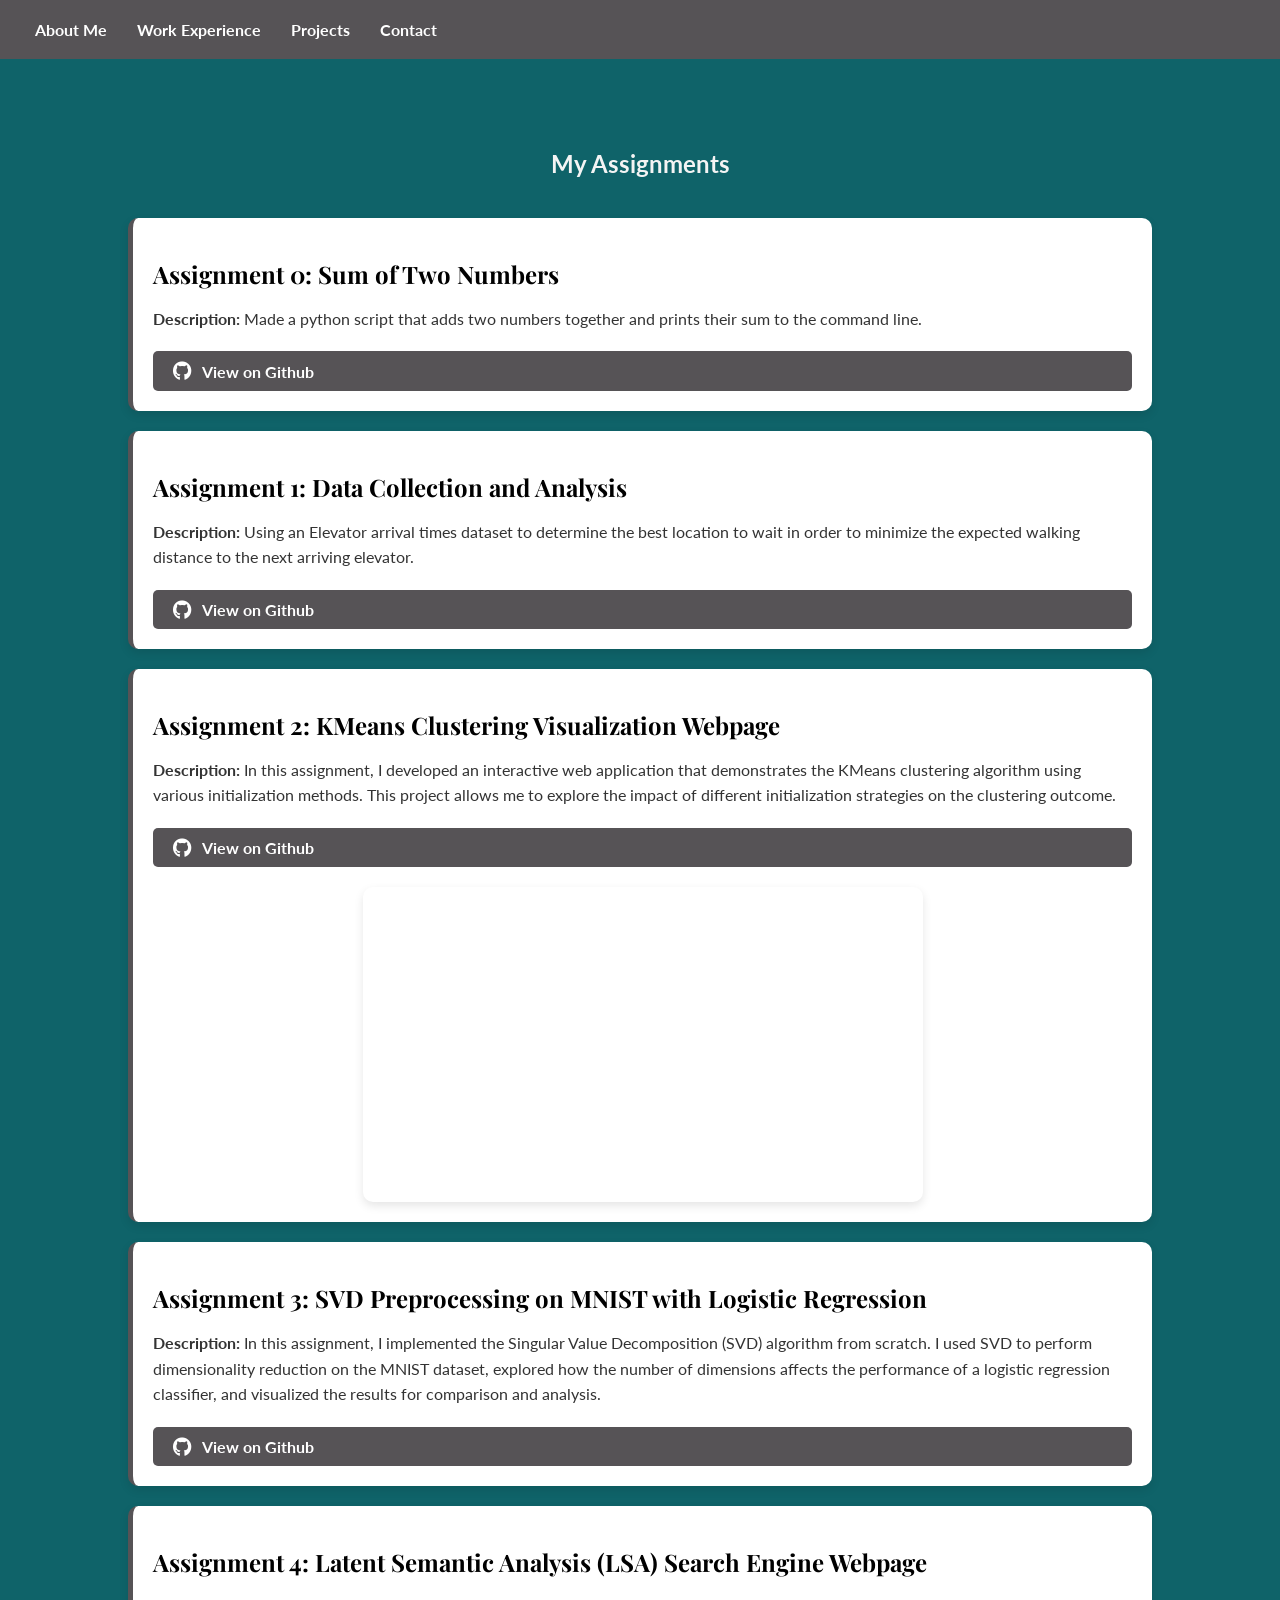
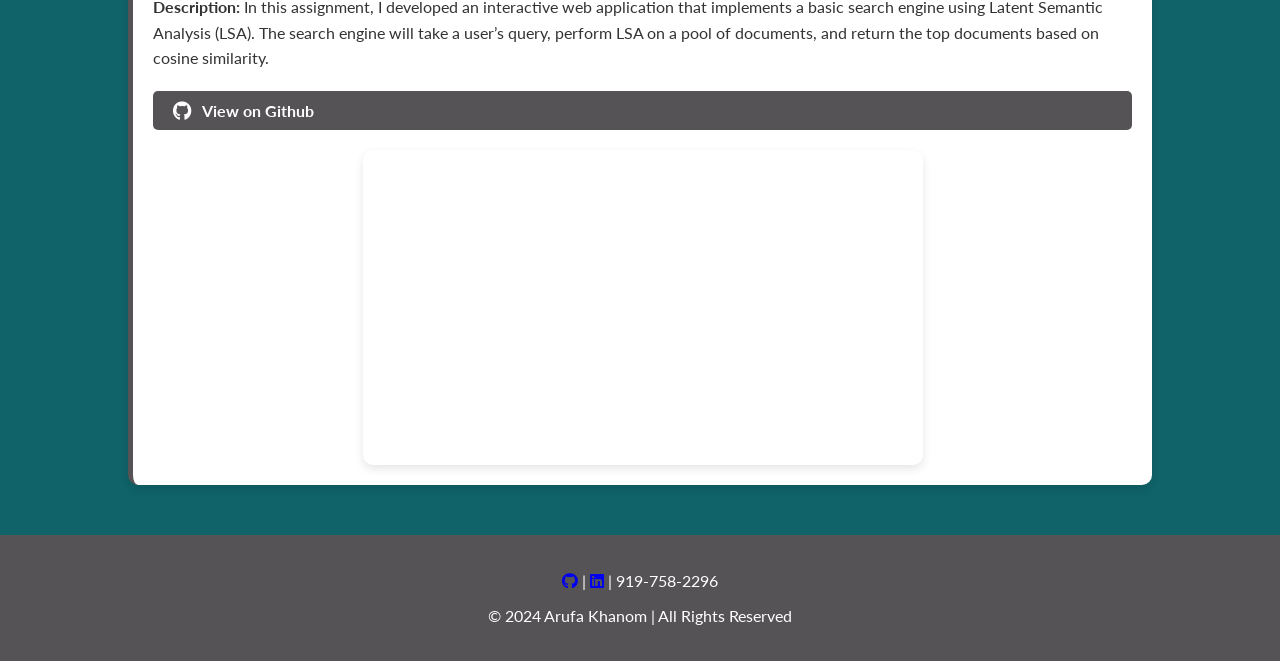
==== assignments.html @ 73cc1d72 "uploaded assignment 4" ====
<!DOCTYPE html>
<html lang="en">
<head>
    <meta charset="UTF-8">
    <meta name="viewport" content="width=device-width, initial-scale=1.0">
    <title>Assignments - Arufa Khanom</title>
    <link rel="stylesheet" href="style.css">
    <link rel="stylesheet" href="https://cdnjs.cloudflare.com/ajax/libs/font-awesome/6.0.0-beta3/css/all.min.css">
</head>
<body>
    <header>
        <nav>
            <a href="index.html">About Me</a>
            <a href="work-experience.html">Work Experience</a>
            <a href="projects.html">Projects</a>
            <a href="contact.html">Contact</a>
        </nav>
    </header>

    <section class="assignments-section">
        <h1 style="text-align: center; margin-top: 50px;">My Assignments</h1>

        <div class="assignment-box">
            <h2>Assignment 0: Sum of Two Numbers</h2>
            <p><strong>Description:</strong> Made a python script that adds two numbers together and prints their sum to the command line.</p>
            <a class="btn" href="https://github.com/arufak/bu_arufak-assignment-0" target="_blank"><i class="fab fa-github"></i>View on Github</a>
        </div>

        <div class="assignment-box">
            <h2>Assignment 1: Data Collection and Analysis</h2>
            <p><strong>Description:</strong> Using an Elevator arrival times dataset to determine the best location to wait in order to minimize the expected walking distance to the next arriving elevator.</p>
            <a class="btn" href="https://github.com/arufak/bu_arufak-assignment-1" target="_blank"><i class="fab fa-github"></i>View on Github</a>
        </div>

        <div class="assignment-box">
            <h2>Assignment 2: KMeans Clustering Visualization Webpage</h2>
            <p><strong>Description:</strong> In this assignment, I developed an interactive web application that demonstrates the KMeans clustering algorithm using various initialization methods. This project allows me to explore the impact of different initialization strategies on the clustering outcome.</p>
            <a class="btn" href="https://github.com/arufak/bu_arufak-assignment-2" target="_blank"><i class="fab fa-github"></i>View on Github</a>
            <div class="video-container">
                <iframe width="560" height="315" src="https://www.youtube.com/embed/8xeO67lMb80" title="YouTube video player" frameborder="0" allow="accelerometer; autoplay; clipboard-write; encrypted-media; gyroscope; picture-in-picture" allowfullscreen></iframe>
            </div>
        </div>

        <div class="assignment-box">
            <h2>Assignment 3: SVD Preprocessing on MNIST with Logistic Regression</h2>
            <p><strong>Description:</strong> In this assignment, I implemented the Singular Value Decomposition (SVD) algorithm from scratch. I used SVD to perform dimensionality reduction on the MNIST dataset, explored how the number of dimensions affects the performance of a logistic regression classifier, and visualized the results for comparison and analysis.</p>
            <a class="btn" href="https://github.com/arufak/bu_arufak-assignment-3" target="_blank"><i class="fab fa-github"></i>View on Github</a>
        </div>

        <div class="assignment-box">
            <h2>Assignment 4: Latent Semantic Analysis (LSA) Search Engine Webpage</h2>
            <p><strong>Description:</strong> In this assignment, I developed an interactive web application that implements a basic search engine using Latent Semantic Analysis (LSA). The search engine will take a user’s query, perform LSA on a pool of documents, and return the top documents based on cosine similarity.</p>
            <a class="btn" href="https://github.com/arufak/bu_arufak-assignment-4" target="_blank"><i class="fab fa-github"></i>View on Github</a>
            <div class="video-container">
                <iframe width="560" height="315" src="https://www.youtube.com/embed/dU5MDuAs3Sg" title="YouTube video player" frameborder="0" allow="accelerometer; autoplay; clipboard-write; encrypted-media; gyroscope; picture-in-picture" allowfullscreen></iframe>
            </div>
        </div>
    </section>

    <footer>
        <p>
            <a href="https://github.com/arufak" target="_blank"><i class="fab fa-github"></i></a> |
            <a href="https://www.linkedin.com/in/arufa-khanom/" target="_blank"><i class="fab fa-linkedin"></i></a> |
            919-758-2296
        </p>
        <p>&copy; 2024 Arufa Khanom | All Rights Reserved</p>
    </footer>
</body>
</html>
---- style.css ----
/* Import Custom Fonts */
@import url('https://fonts.googleapis.com/css2?family=Dancing+Script:wght@700&family=Playfair+Display:wght@600&family=Lato:wght@400;700&display=swap');

/* Global Styles */
body {
    font-family: 'Lato', sans-serif;
    background-color: #0f6369; /* Dark Green Background */
    color: #f4f4f4;
    margin: 0;
    padding: 0;
}

/* Logo and Navigation */
header {
    display: flex;
    justify-content: space-between;
    align-items: center;
    padding: 20px;
    background-color: #565356; /* Darker Green for Header */
}

.signature {
    font-family: 'Dancing Script', cursive;
    font-size: 2.5rem;
    color: #fff;
}

nav {
    display: flex;
    justify-content: center;
}

nav a {
    color: #fff;
    margin: 0 15px;
    text-decoration: none;
    font-weight: 700;
    font-size: 1rem;
}

nav a:hover {
    color: #756785; /* Gold color on hover */
    transition: color 0.3s;
}

/* Introduction Section */
.intro {
    text-align: center;
    margin: 50px 0;
}

.intro h2 {
    font-size: 1.5rem;
    font-weight: 400;
    color: #ffffff; /* Gold color */
}

.intro h1 {
    font-size: 4rem;
    font-family: 'Playfair Display', serif;
    font-weight: 600;
    color: #f9f9f9;
}

.tagline {
    font-size: 1.2rem;
    font-weight: 400;
    margin-top: 10px;
}

/* About Section */
.about {
    text-align: center;
    margin: 30px auto;
    width: 80%;
    max-width: 900px;
    background-color: #2b5461; /* Slightly lighter green for the about box */
    padding: 40px;
    border-radius: 8px;
}

.about h3 {
    font-size: 1.8rem;
    font-family: 'Playfair Display', serif;
    color: #ffffff; /* Gold */
    margin-bottom: 20px;
}

.about-details {
    display: flex;
    justify-content: space-between;
    text-align: left;
    color: #f4f4f4;
}

.left-column {
    flex: 1;
    margin-right: 20px;
}

.right-column {
    flex: 2;
}

.about p {
    line-height: 1.8;
    font-size: 1.1rem;
}

/* Work Experience Section */
.work-experience-section {
    width: 80%;
    margin: 40px auto;
    display: flex;
    flex-direction: column;
    gap: 20px;
}

.job-box {
    background-color: #fff; /* White background for job boxes */
    padding: 20px;
    border-radius: 10px;
    box-shadow: 0 4px 10px rgba(0, 0, 0, 0.1); /* Subtle shadow for depth */
    border-left: 5px solid #565356; /* Accent border matching the header/footer */
}

.job-box h3 {
    font-family: 'Playfair Display', serif;
    font-size: 1.5rem;
    color: #000000; /* Gold color for job titles */
    margin-bottom: 10px;
}

.job-box p {
    font-size: 1rem;
    line-height: 1.6;
    color: #333; /* Darker text for descriptions */
}

.job-box ul {
    list-style-type: disc;
    margin-left: 20px;
    color: #333;
}

/* Projects Section */
.projects-section {
    width: 80%;
    margin: 40px auto;
    display: flex;
    flex-direction: column;
    gap: 20px;
}

.project-box {
    background-color: #fff; /* White background for project boxes */
    padding: 20px;
    border-radius: 10px;
    box-shadow: 0 4px 10px rgba(0, 0, 0, 0.1); /* Subtle shadow for depth */
    border-left: 5px solid #565356; /* Accent border matching the header/footer */
}

.project-box h2 {
    font-family: 'Playfair Display', serif;
    font-size: 1.5rem;
    color: #080808; /* Gold color for project titles */
    margin-bottom: 10px;
}

.project-box p {
    font-size: 1rem;
    line-height: 1.6;
    color: #333; /* Darker text for descriptions */
}

.project-box ul {
    list-style-type: disc;
    margin-left: 20px;
    color: #333;
}

/* Button */
.btn {
    display: inline-block;
    padding: 10px 20px;
    background-color: #565356;
    color: #fff;
    font-weight: 700;
    border-radius: 5px;
    text-decoration: none;
    transition: background-color 0.3s ease;
    margin-top: 20px;
    display: flex;
    align-items: center;
    gap: 10px;
}

.btn:hover {
    background-color: #756785; /* Darker purple on hover */
}

.btn i {
    font-size: 1.2rem;
}

/* Video Container for Assignment 2 */
.video-container {
    margin-top: 20px;
    display: flex;
    justify-content: center;
}

.video-container iframe {
    width: 100%;
    max-width: 560px;
    height: 315px;
    border-radius: 10px;
    box-shadow: 0 4px 10px rgba(0, 0, 0, 0.1); /* Subtle shadow */
}

/* Footer */
footer {
    text-align: center;
    padding: 20px;
    background-color: #565356;
    color: #ffffff; /* Gold color for footer text */
    margin-top: 50px;
    font-size: 1rem;
}

/* Responsive Design */
@media (max-width: 768px) {
    .work-experience-section,
    .projects-section {
        width: 90%;
    }

    .job-box h3, .project-box h2 {
        font-size: 1.3rem;
    }
}

/* Contact Page Styles */
.contact-main {
    display: flex;
    justify-content: space-around;
    align-items: flex-start;
    flex-wrap: wrap;
    margin: 40px auto;
    width: 80%;
    max-width: 1200px;
}

/* Contact Information Styling */
.contact-info {
    background-color: #2b5461; /* Matching color for consistency */
    padding: 20px;
    border-radius: 10px;
    width: 40%;
    min-width: 300px;
    color: #fff;
    box-shadow: 0 4px 10px rgba(0, 0, 0, 0.1);
}

.contact-info h2 {
    font-family: 'Playfair Display', serif;
    font-size: 1.8rem;
    color: #f9f9f9; /* Gold color */
    margin-bottom: 10px;
}

.contact-info p {
    font-size: 1.1rem;
    line-height: 1.6;
    margin: 10px 0;
}

.contact-info a {
    color: #f9f9f9;
    text-decoration: underline;
}

.contact-info a:hover {
    color: #756785; /* Gold hover */
}

/* Contact Form Styling */
.contact-form {
    width: 50%;
    min-width: 300px;
    padding: 20px;
}

.contact-form h2 {
    font-family: 'Playfair Display', serif;
    font-size: 1.8rem;
    color: #f9f9f9;
    margin-bottom: 20px;
}

.google-form {
    width: 100%;
    height: 800px;
    border: none;
    box-shadow: 0 4px 10px rgba(0, 0, 0, 0.1);
    border-radius: 10px;
}

/* Responsive Design */
@media (max-width: 768px) {
    .contact-main {
        flex-direction: column;
        align-items: center;
    }

    .contact-info, .contact-form {
        width: 100%;
    }
}

/* Assignments Section */
.assignments-section {
    width: 80%;
    margin: 40px auto;
    display: flex;
    flex-direction: column;
    gap: 20px; /* Space between each assignment box */
}

.assignment-box {
    background-color: #fff; /* White background for assignment boxes */
    padding: 20px;
    border-radius: 10px;
    box-shadow: 0 4px 10px rgba(0, 0, 0, 0.1); /* Subtle shadow for depth */
    border-left: 5px solid #565356; /* Accent border matching the header/footer */
}

/* Specific styling for Assignment 0 */
.assignment-box.assignment-0 {
    /* If you want to add specific styles to Assignment 0, you can add them here */
    border-left: 5px solid #565356; /* Same styling to ensure consistency */
}

/* Specific styling for Assignment 1 */
.assignment-box.assignment-1 {
    /* If you want to add specific styles to Assignment 1, you can add them here */
    border-left: 5px solid #565356; /* Same styling to ensure consistency */
}

/* Specific styling for Assignment 2 */
.assignment-box.assignment-2 {
    /* Specific styles for Assignment 2 */
    border-left: 5px solid #565356; /* Same styling to ensure consistency */
}

/* Specific styling for Assignment 3 */
.assignment-box.assignment-3 {
    /* Specific styles for Assignment 3 */
    border-left: 5px solid #565356; /* Same styling to ensure consistency */
}

.assignment-box h2 {
    font-family: 'Playfair Display', serif;
    font-size: 1.5rem;
    color: #000000; /* Black color for assignment titles */
    margin-bottom: 10px;
}

.assignment-box p {
    font-size: 1rem;
    line-height: 1.6;
    color: #333; /* Darker text for descriptions */
}

.assignment-box a {
    display: inline-block;
    padding: 10px 20px;
    background-color: #565356;
    color: #fff;
    font-weight: 700;
    border-radius: 5px;
    text-decoration: none;
    transition: background-color 0.3s ease;
    margin-top: 20px;
    display: flex;
    align-items: center;
    gap: 10px;
}

.assignment-box a:hover {
    background-color: #756785; /* Darker purple on hover */
}

.assignment-box i {
    font-size: 1.2rem;
}

/* Responsive Design */
@media (max-width: 768px) {
    .assignments-section {
        width: 90%;
    }
    
    .assignment-box h2 {
        font-size: 1.3rem;
    }

    .video-container iframe {
        width: 100%;
        height: auto;
    }
}
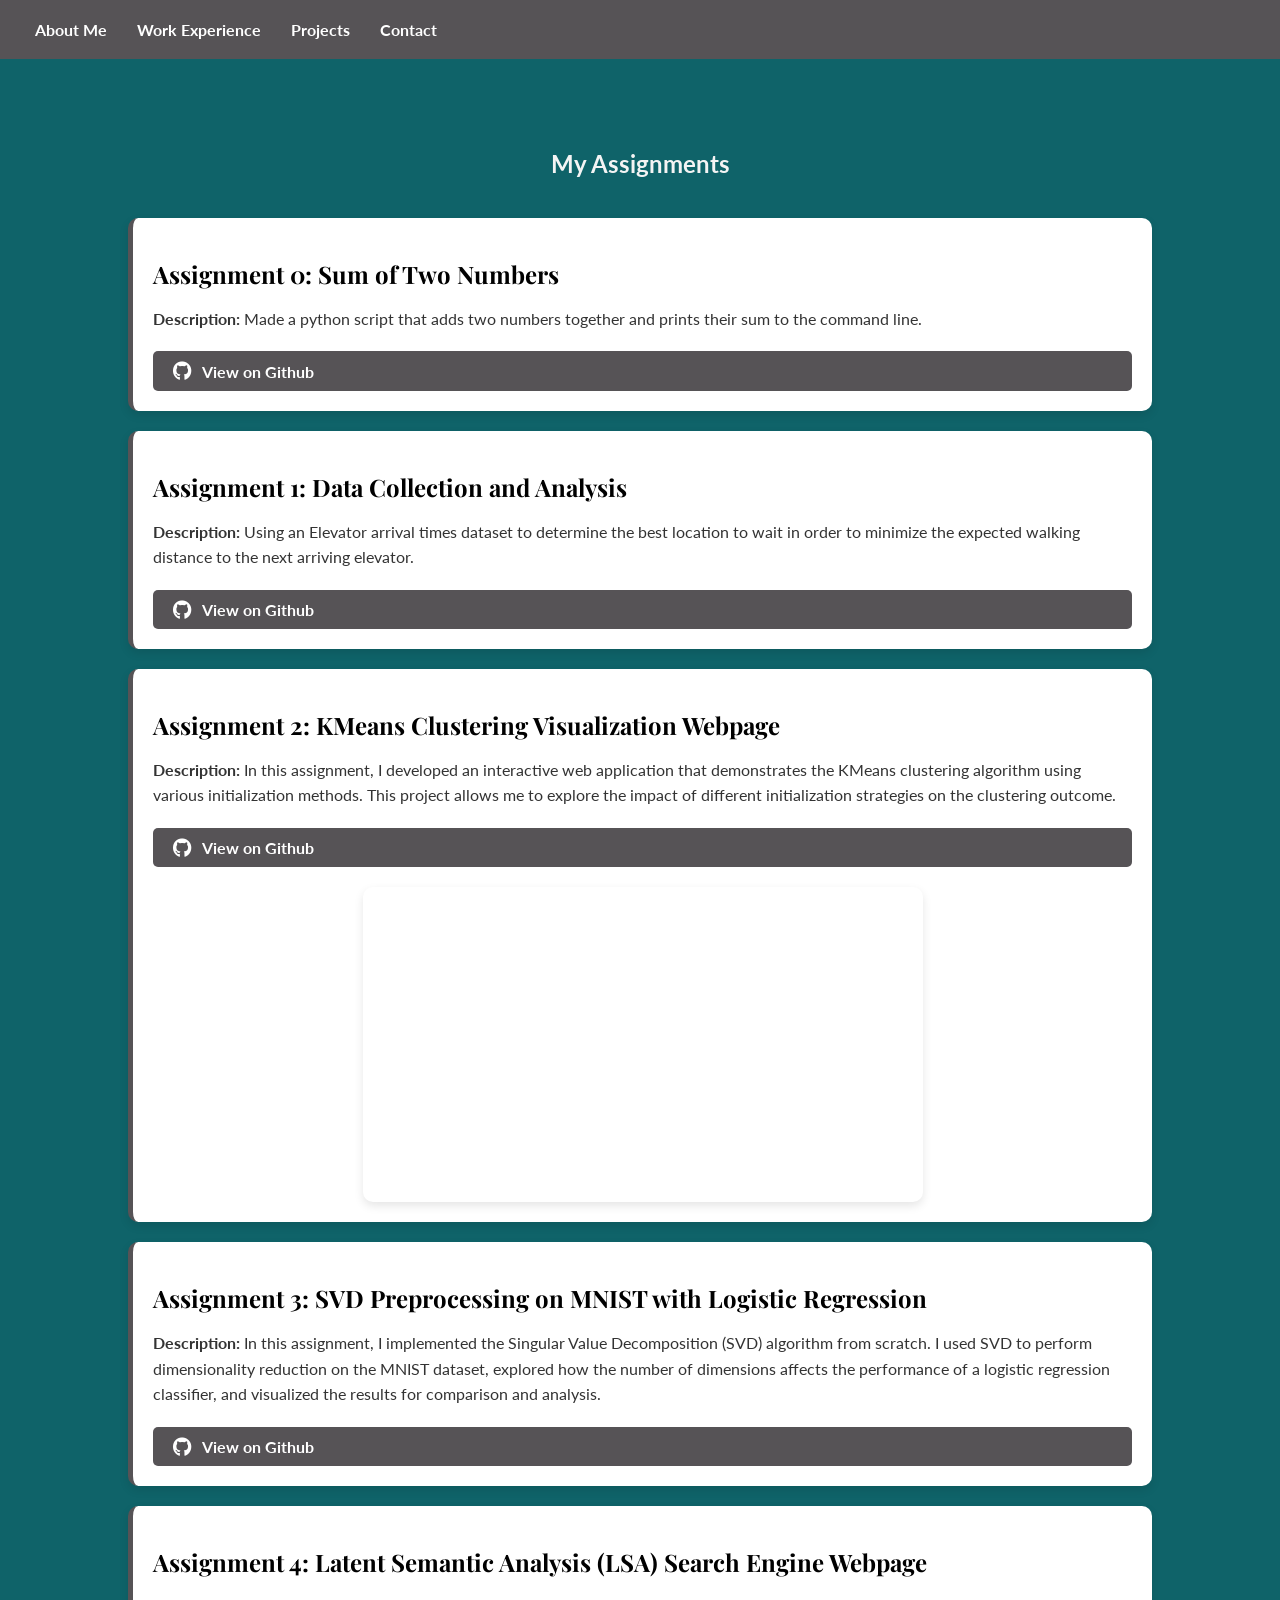
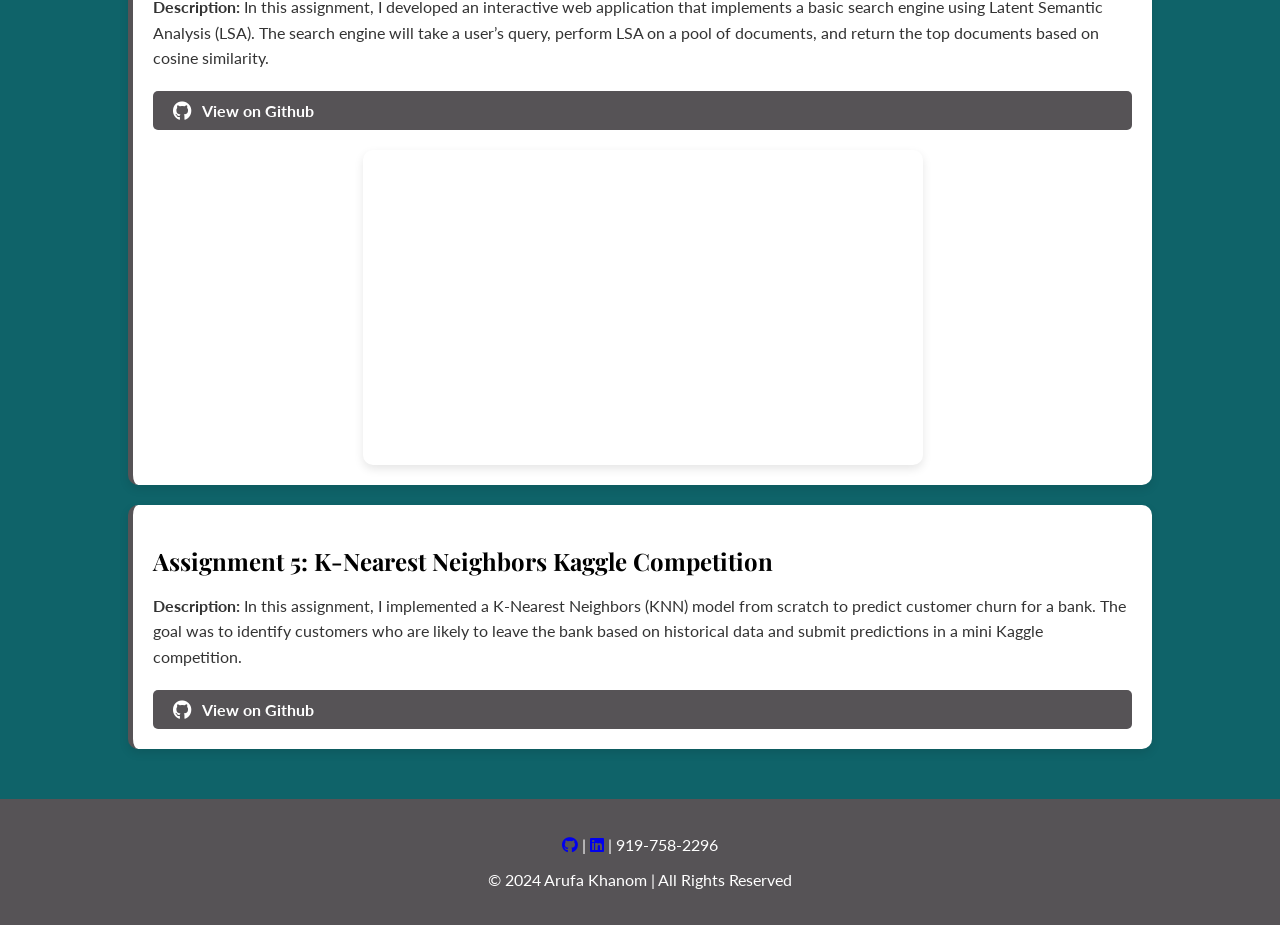
==== commit 870dadbd: "submitted assignment 5" ====
--- a/assignments.html
+++ b/assignments.html
@@ -55,6 +55,12 @@
                 <iframe width="560" height="315" src="https://www.youtube.com/embed/dU5MDuAs3Sg" title="YouTube video player" frameborder="0" allow="accelerometer; autoplay; clipboard-write; encrypted-media; gyroscope; picture-in-picture" allowfullscreen></iframe>
             </div>
         </div>
+
+        <div class="assignment-box">
+            <h2>Assignment 5: K-Nearest Neighbors Kaggle Competition</h2>
+            <p><strong>Description:</strong> In this assignment, I implemented a K-Nearest Neighbors (KNN) model from scratch to predict customer churn for a bank. The goal was to identify customers who are likely to leave the bank based on historical data and submit predictions in a mini Kaggle competition.</p>
+            <a class="btn" href="https://github.com/arufak/bu_arufak-assignment-5" target="_blank"><i class="fab fa-github"></i>View on Github</a>
+        </div>
     </section>
 
     <footer>
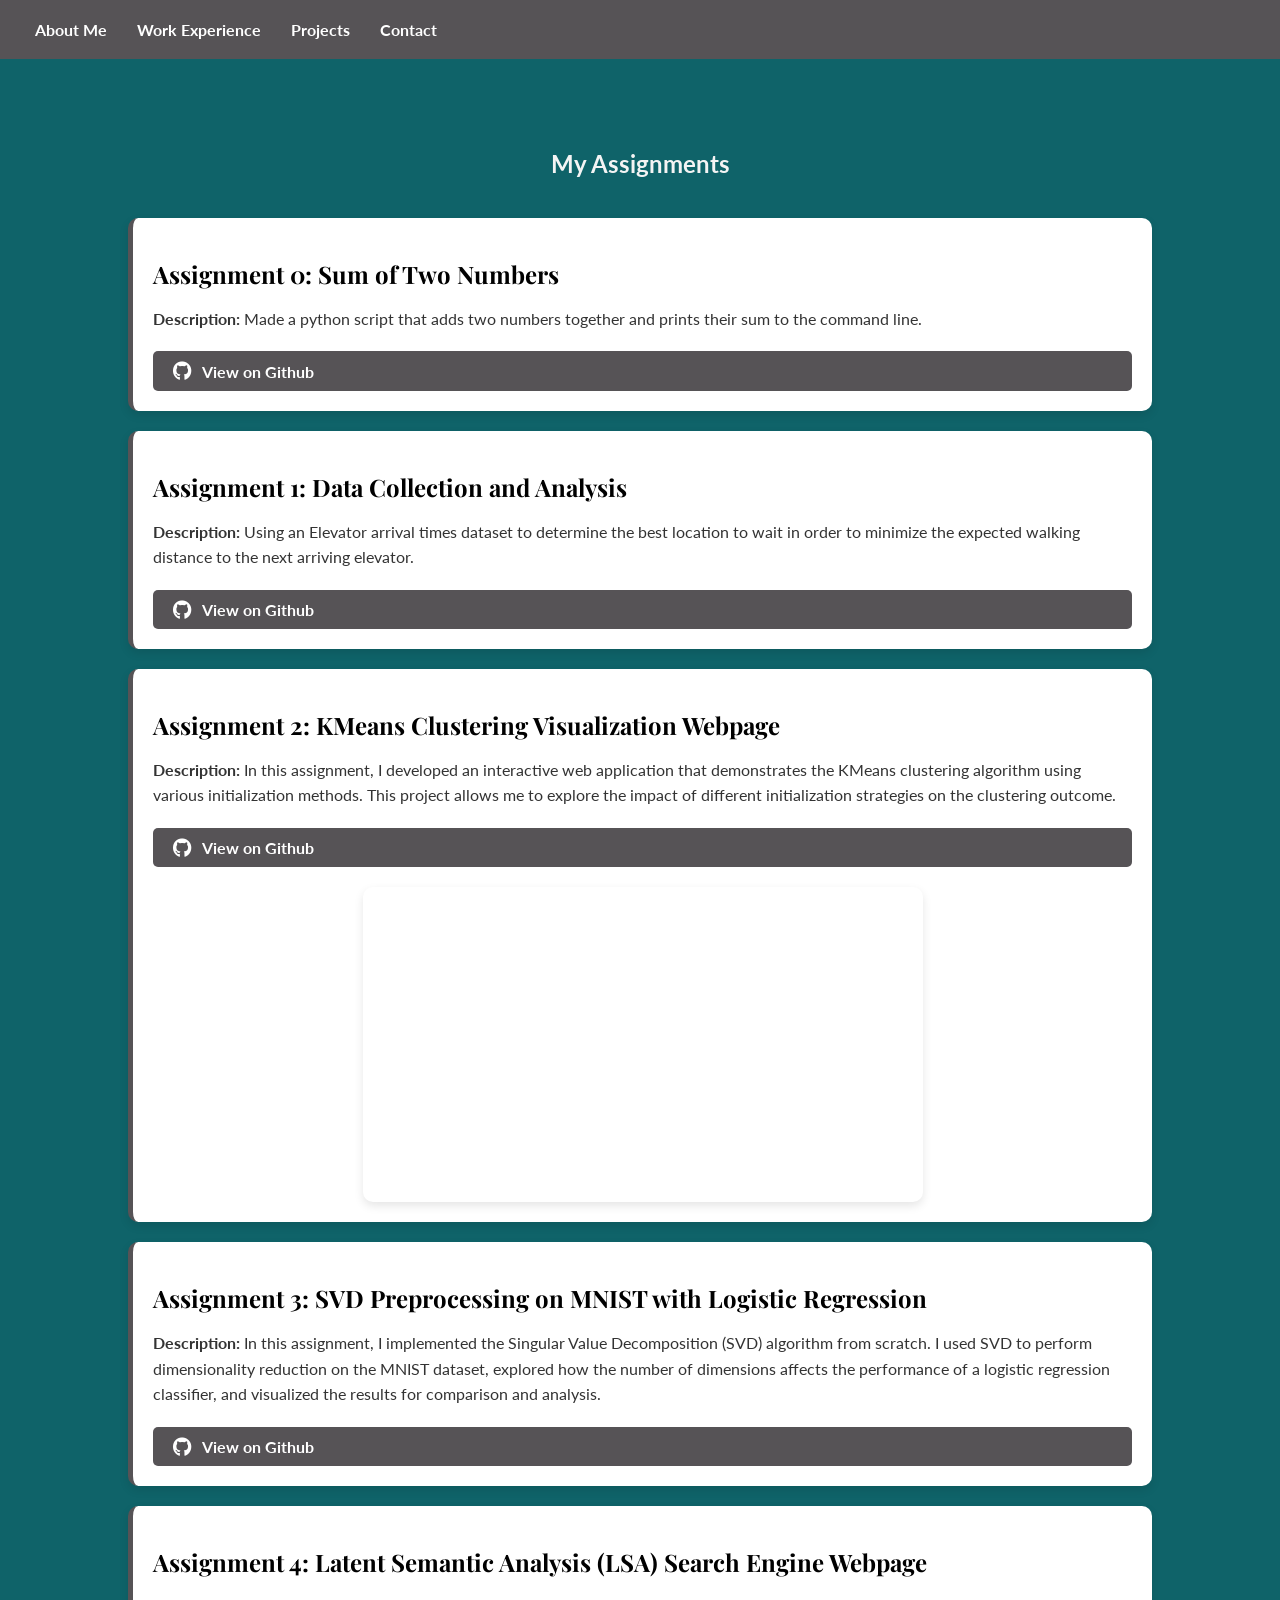
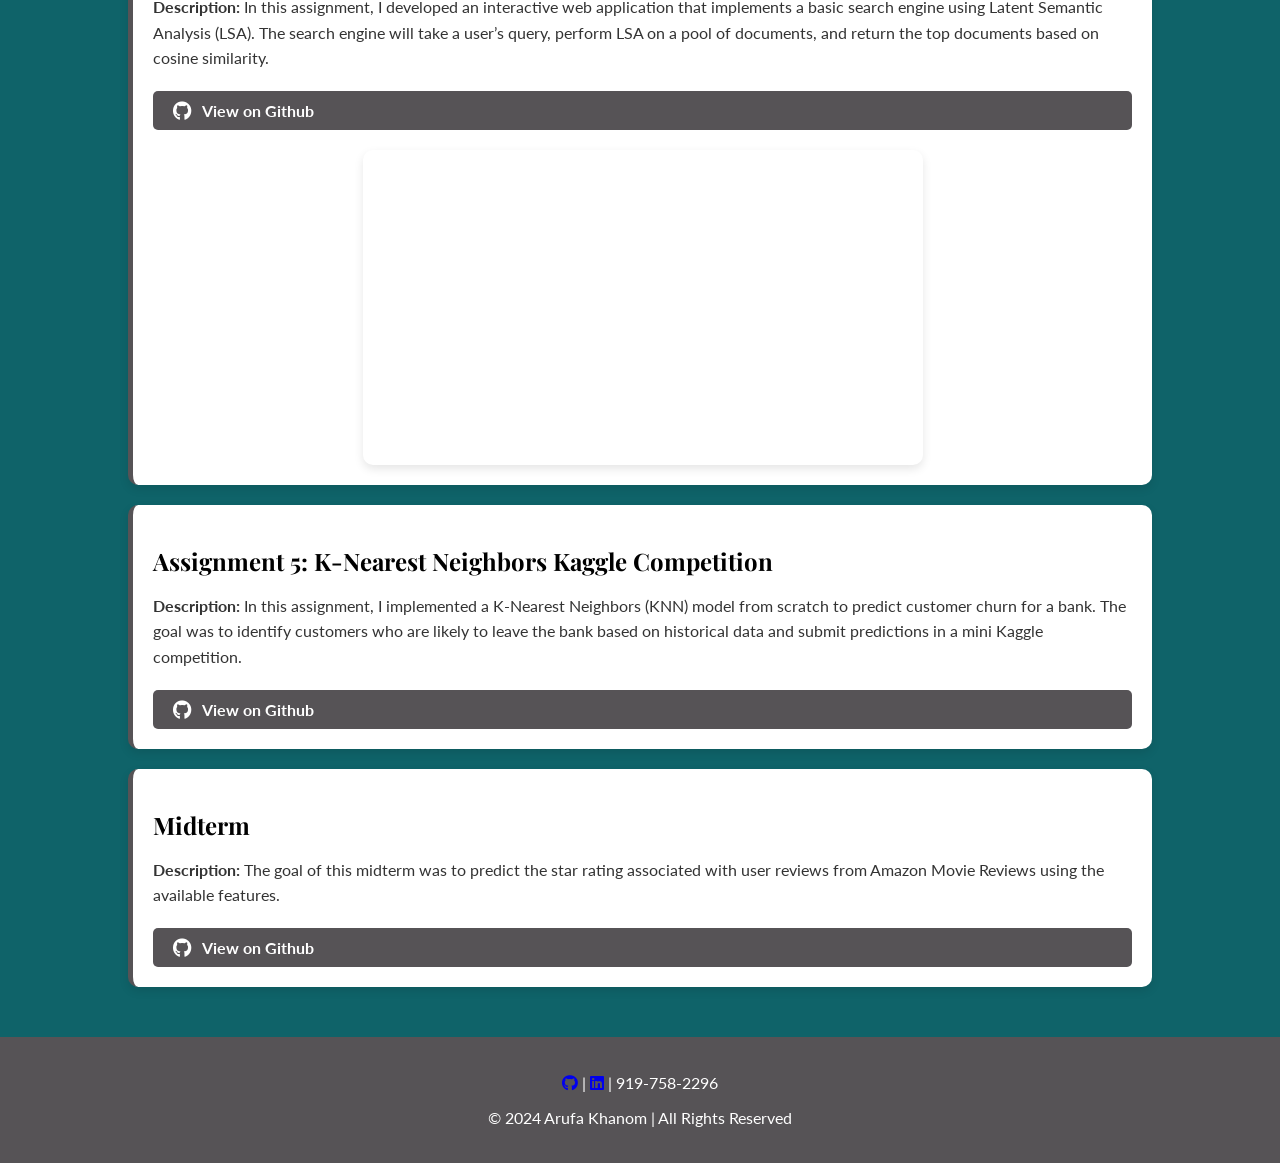
==== commit 35531a50: "added midterm" ====
--- a/assignments.html
+++ b/assignments.html
@@ -61,6 +61,12 @@
             <p><strong>Description:</strong> In this assignment, I implemented a K-Nearest Neighbors (KNN) model from scratch to predict customer churn for a bank. The goal was to identify customers who are likely to leave the bank based on historical data and submit predictions in a mini Kaggle competition.</p>
             <a class="btn" href="https://github.com/arufak/bu_arufak-assignment-5" target="_blank"><i class="fab fa-github"></i>View on Github</a>
         </div>
+
+        <div class="assignment-box">
+            <h2>Midterm</h2>
+            <p><strong>Description:</strong> The goal of this midterm was to predict the star rating associated with user reviews from Amazon Movie Reviews using the available features.</p>
+            <a class="btn" href="https://github.com/arufak/CS506-Midterm" target="_blank"><i class="fab fa-github"></i>View on Github</a>
+        </div>
     </section>
 
     <footer>
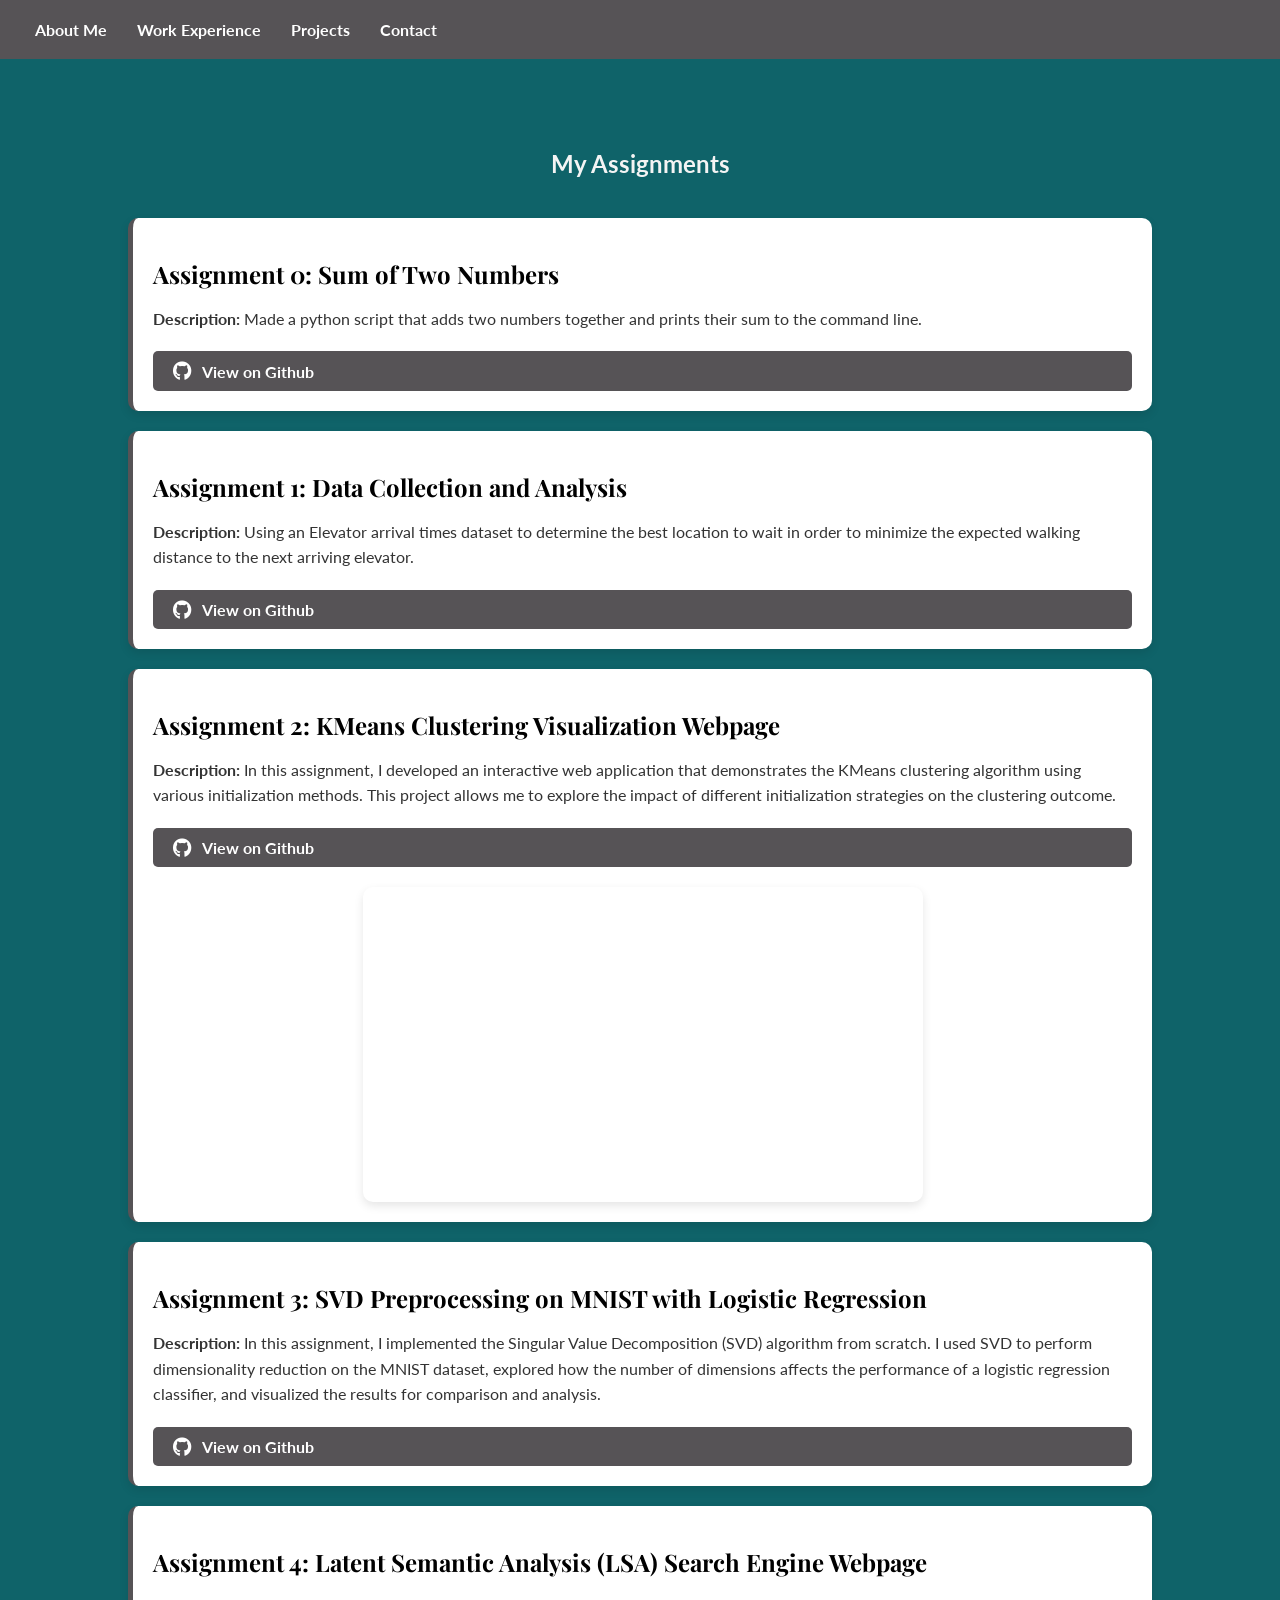
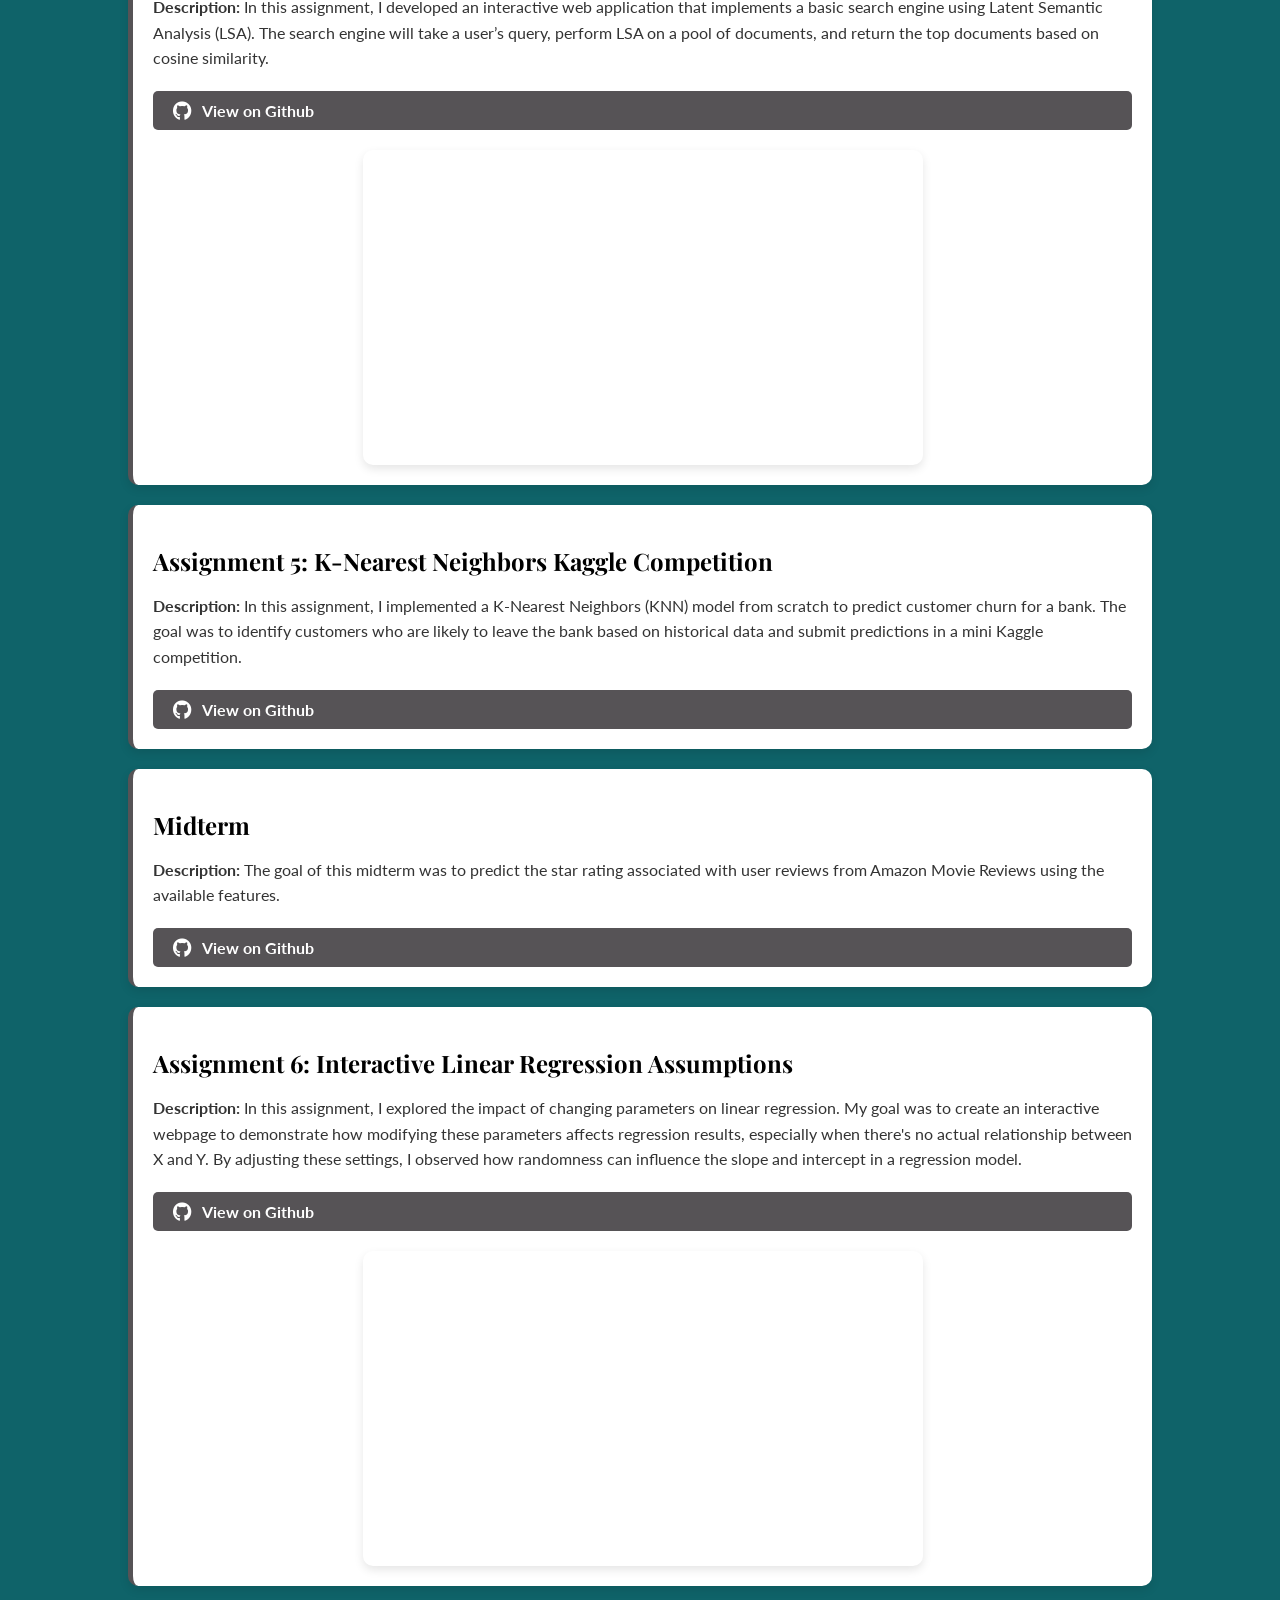
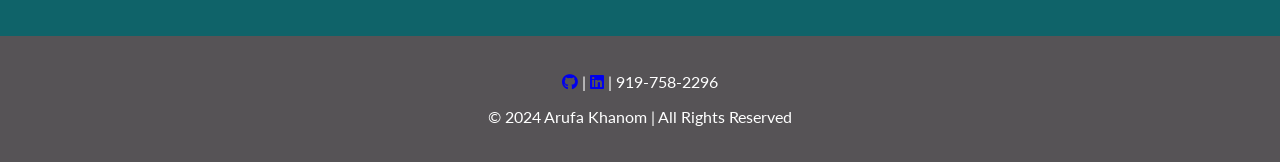
==== commit 00cd2d69: "added assignment 6" ====
--- a/assignments.html
+++ b/assignments.html
@@ -67,6 +67,15 @@
             <p><strong>Description:</strong> The goal of this midterm was to predict the star rating associated with user reviews from Amazon Movie Reviews using the available features.</p>
             <a class="btn" href="https://github.com/arufak/CS506-Midterm" target="_blank"><i class="fab fa-github"></i>View on Github</a>
         </div>
+
+        <div class="assignment-box">
+            <h2>Assignment 6: Interactive Linear Regression Assumptions</h2>
+            <p><strong>Description:</strong> In this assignment, I explored the impact of changing parameters on linear regression. My goal was to create an interactive webpage to demonstrate how modifying these parameters affects regression results, especially when there's no actual relationship between X and Y. By adjusting these settings, I observed how randomness can influence the slope and intercept in a regression model.</p>
+            <a class="btn" href="https://github.com/arufak/bu_arufak-assignment-6" target="_blank"><i class="fab fa-github"></i>View on Github</a>
+            <div class="video-container">
+                <iframe width="560" height="315" src="https://www.youtube.com/embed/_wO4dV9mmY0" title="YouTube video player" frameborder="0" allow="accelerometer; autoplay; clipboard-write; encrypted-media; gyroscope; picture-in-picture" allowfullscreen></iframe>
+            </div>
+        </div>
     </section>
 
     <footer>
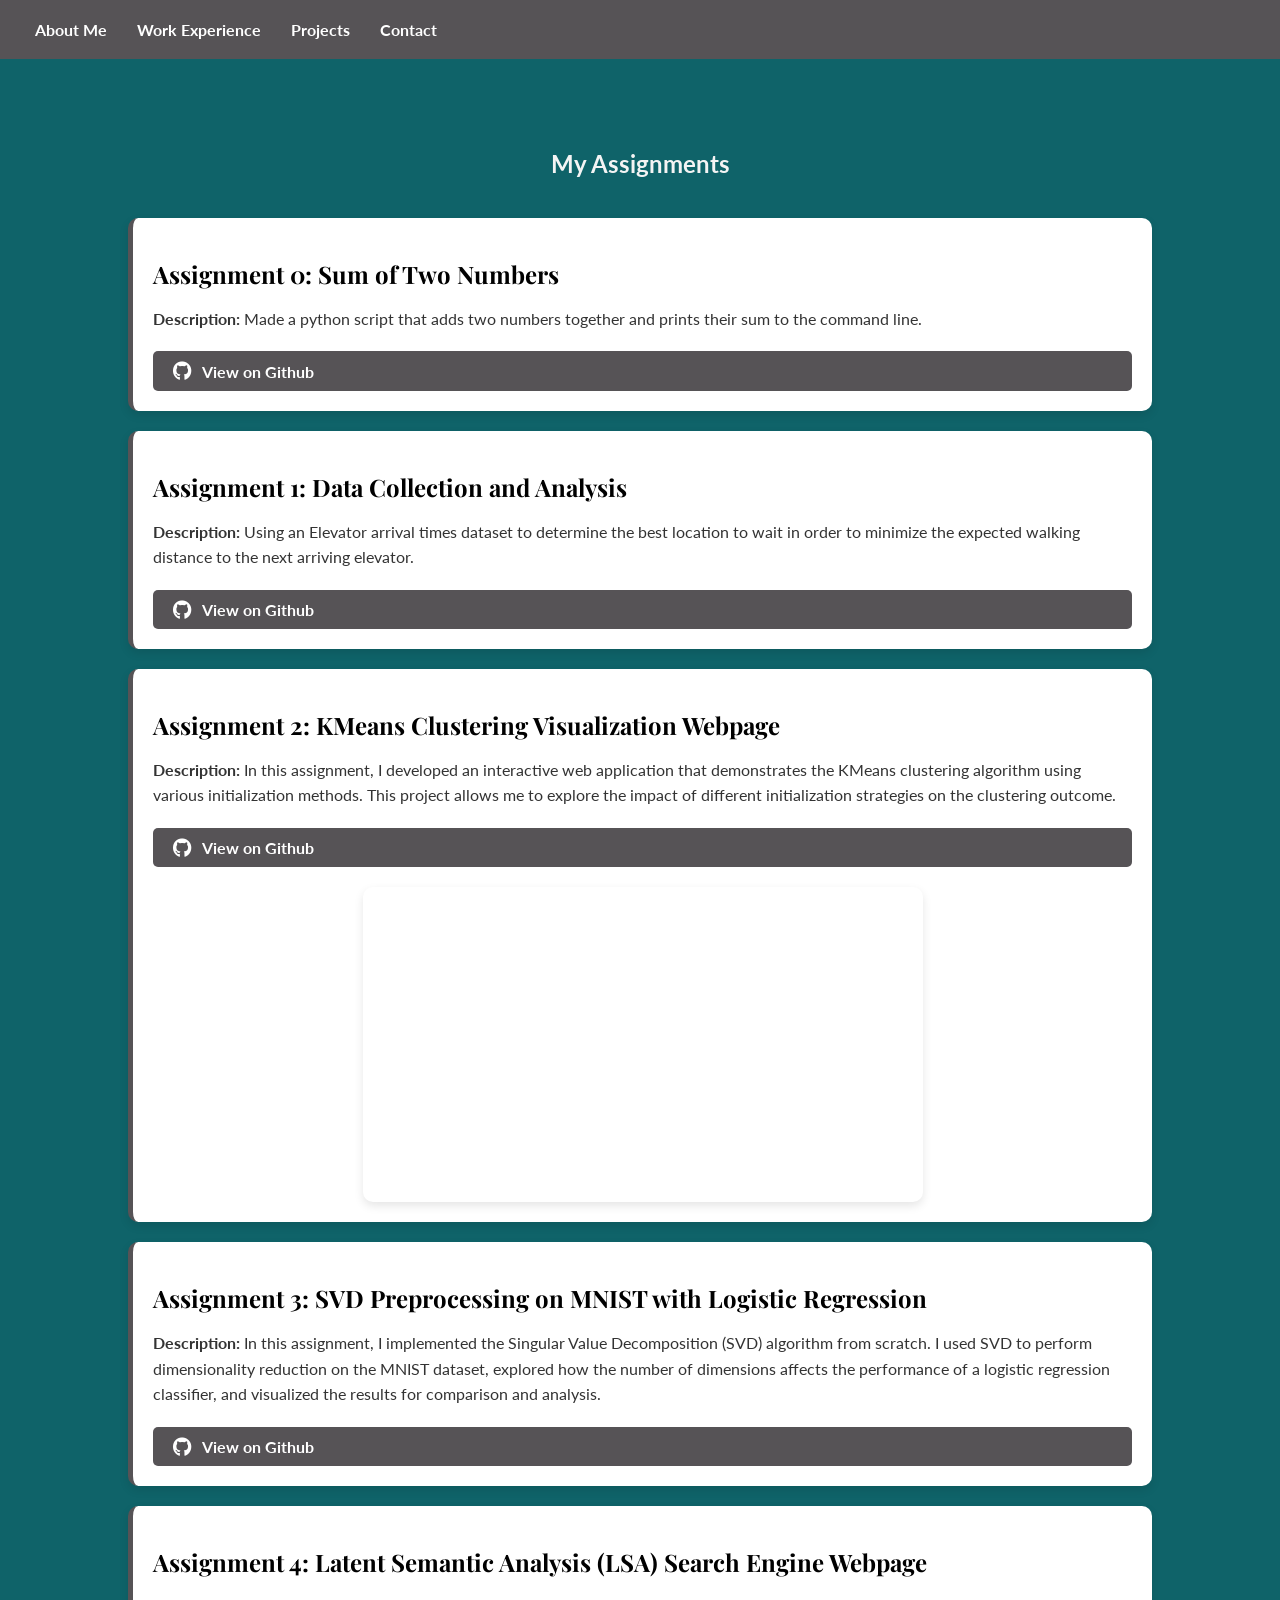
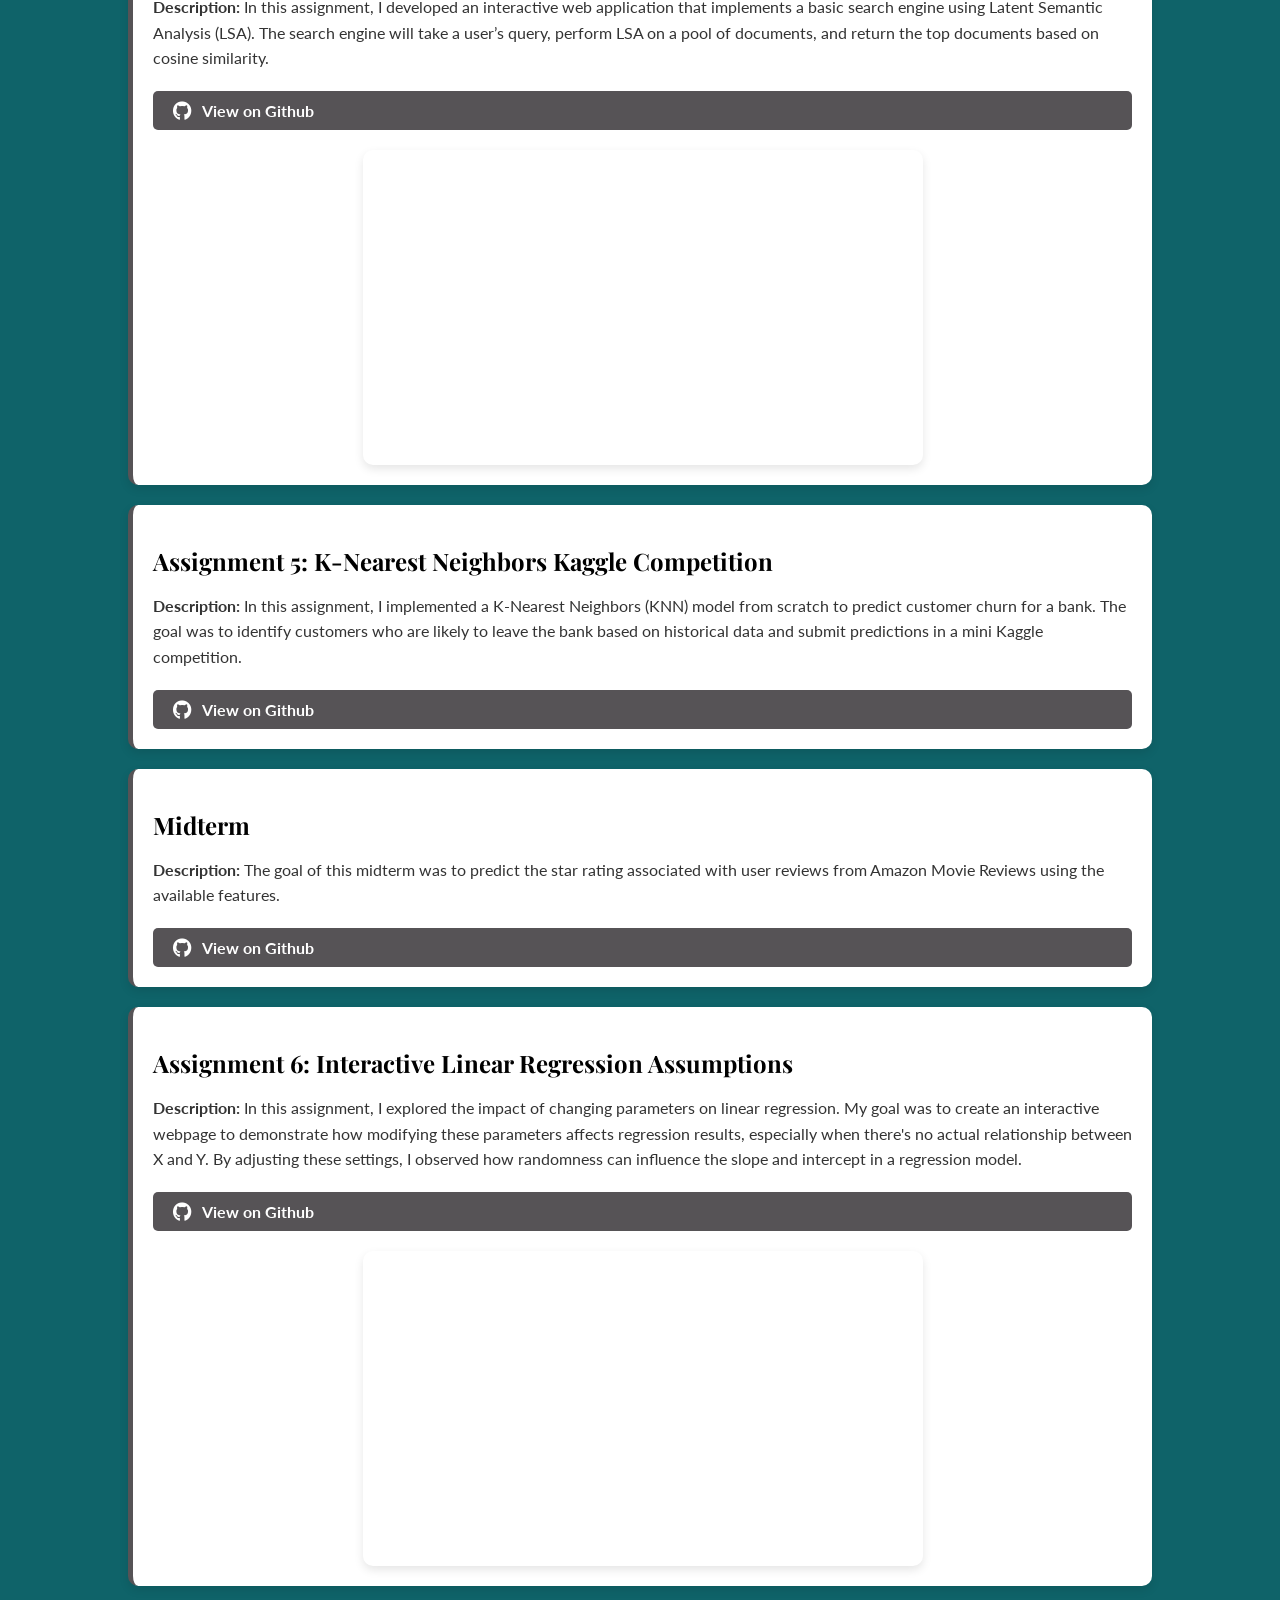
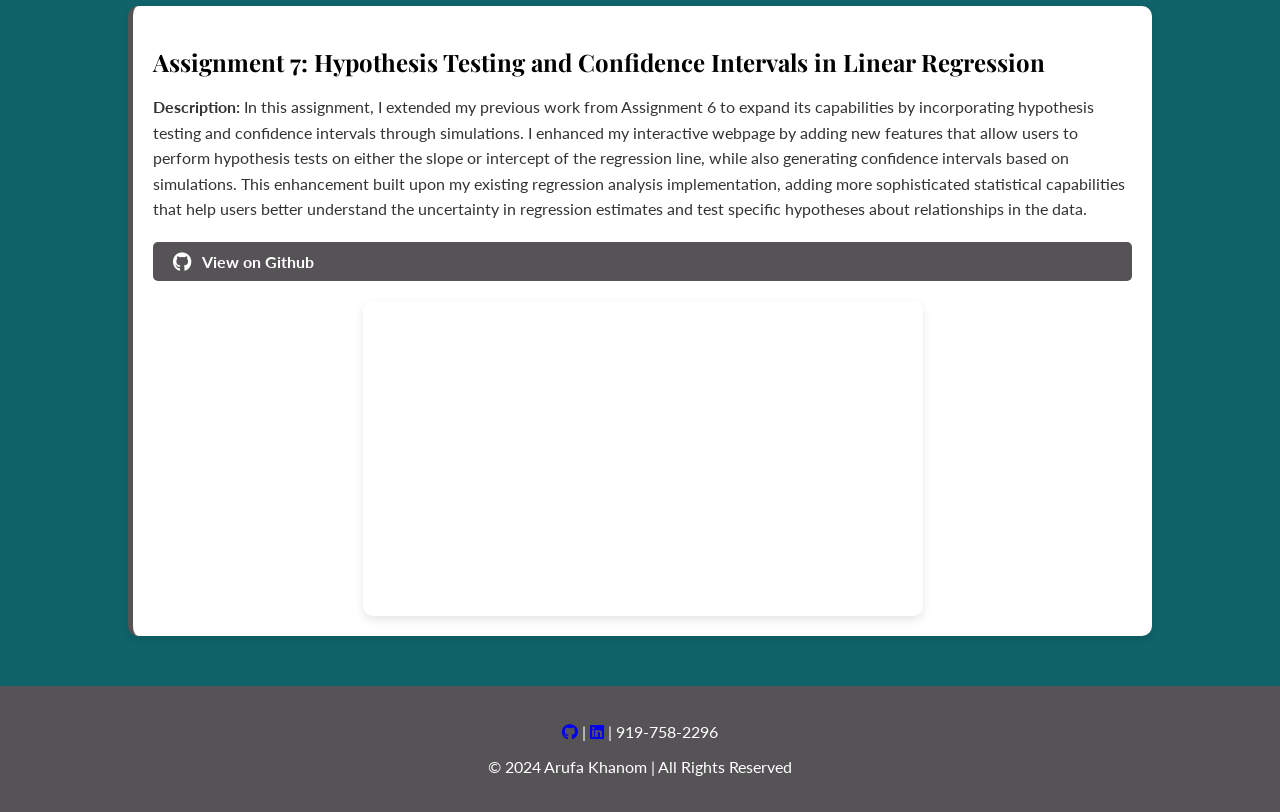
==== commit efd0540a: "added assignment 7" ====
--- a/assignments.html
+++ b/assignments.html
@@ -76,6 +76,15 @@
                 <iframe width="560" height="315" src="https://www.youtube.com/embed/_wO4dV9mmY0" title="YouTube video player" frameborder="0" allow="accelerometer; autoplay; clipboard-write; encrypted-media; gyroscope; picture-in-picture" allowfullscreen></iframe>
             </div>
         </div>
+
+        <div class="assignment-box">
+            <h2>Assignment 7: Hypothesis Testing and Confidence Intervals in Linear Regression </h2>
+            <p><strong>Description:</strong> In this assignment, I extended my previous work from Assignment 6 to expand its capabilities by incorporating hypothesis testing and confidence intervals through simulations. I enhanced my interactive webpage by adding new features that allow users to perform hypothesis tests on either the slope or intercept of the regression line, while also generating confidence intervals based on simulations. This enhancement built upon my existing regression analysis implementation, adding more sophisticated statistical capabilities that help users better understand the uncertainty in regression estimates and test specific hypotheses about relationships in the data.</p>
+            <a class="btn" href="https://github.com/arufak/bu_arufak-assignment-7" target="_blank"><i class="fab fa-github"></i>View on Github</a>
+            <div class="video-container">
+                <iframe width="560" height="315" src="https://www.youtube.com/embed/kr79saCvyaY" title="YouTube video player" frameborder="0" allow="accelerometer; autoplay; clipboard-write; encrypted-media; gyroscope; picture-in-picture" allowfullscreen></iframe>
+            </div> 
+        </div>
     </section>
 
     <footer>
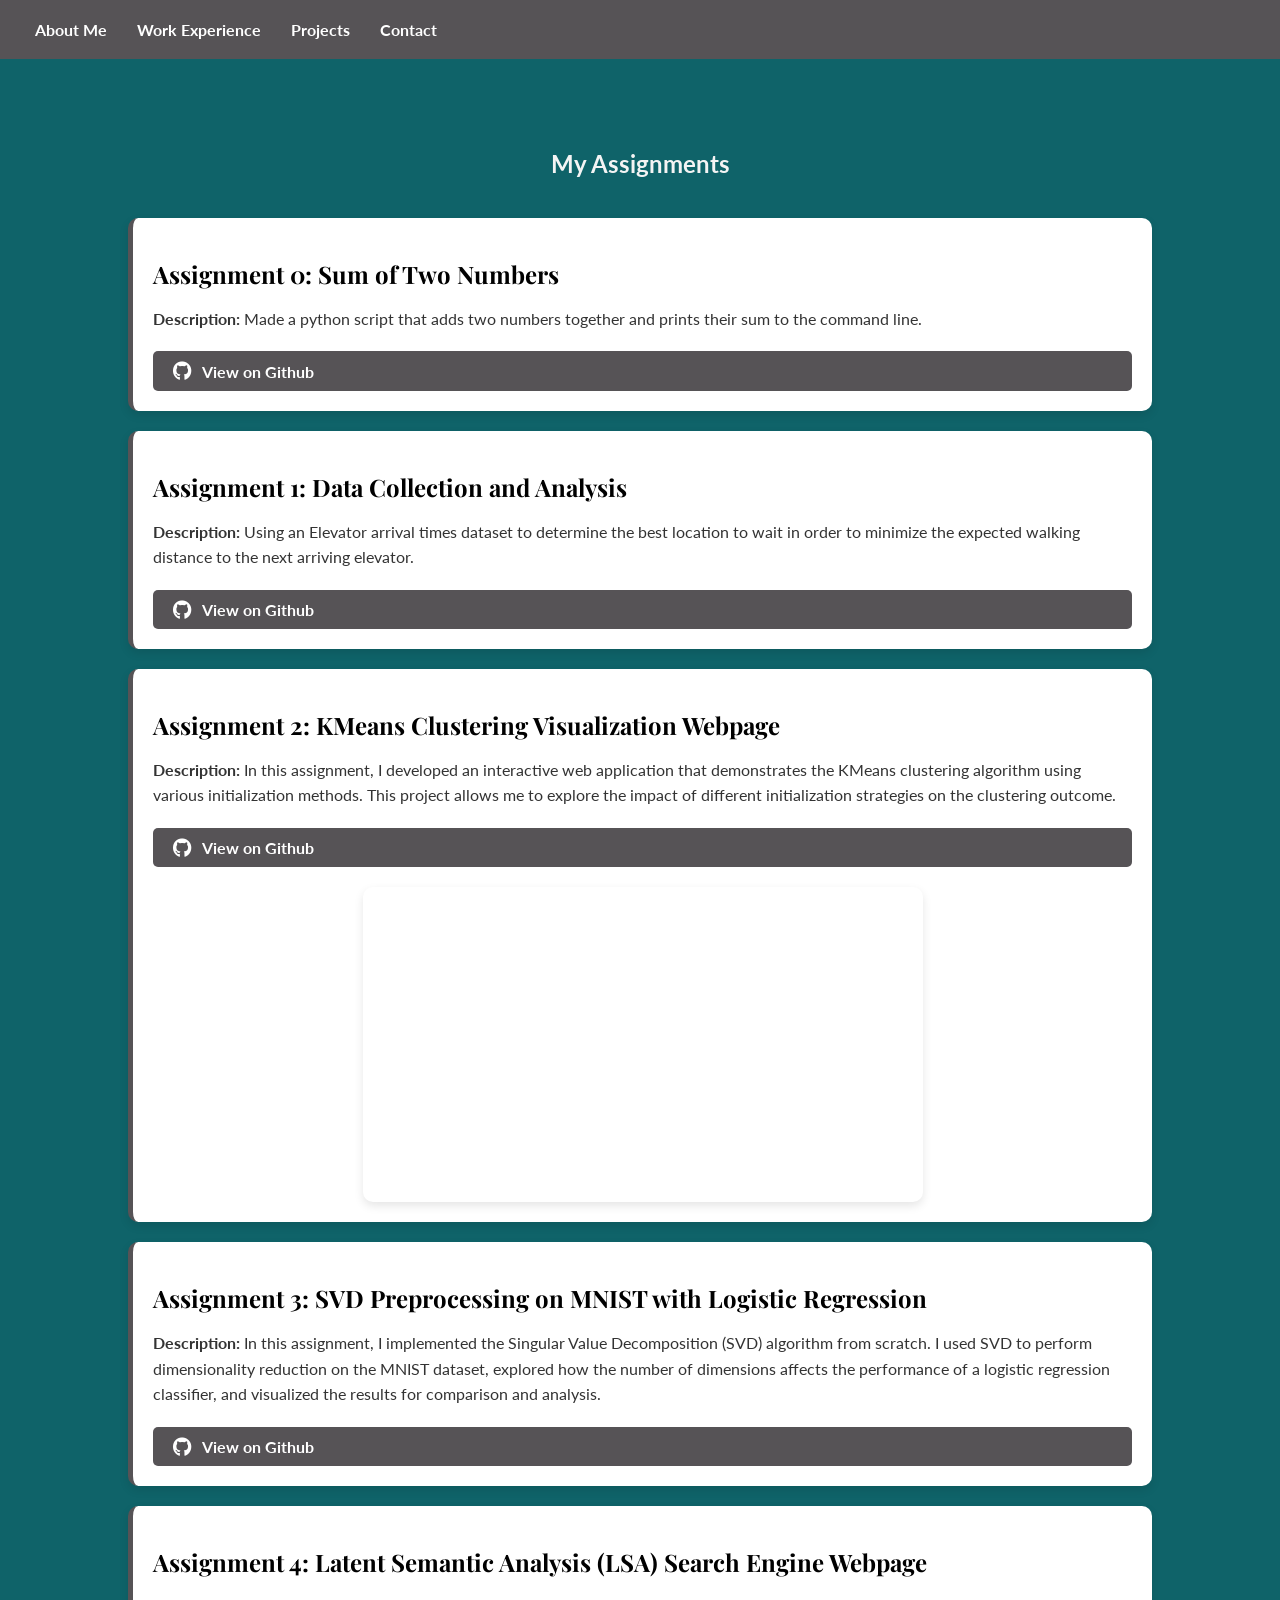
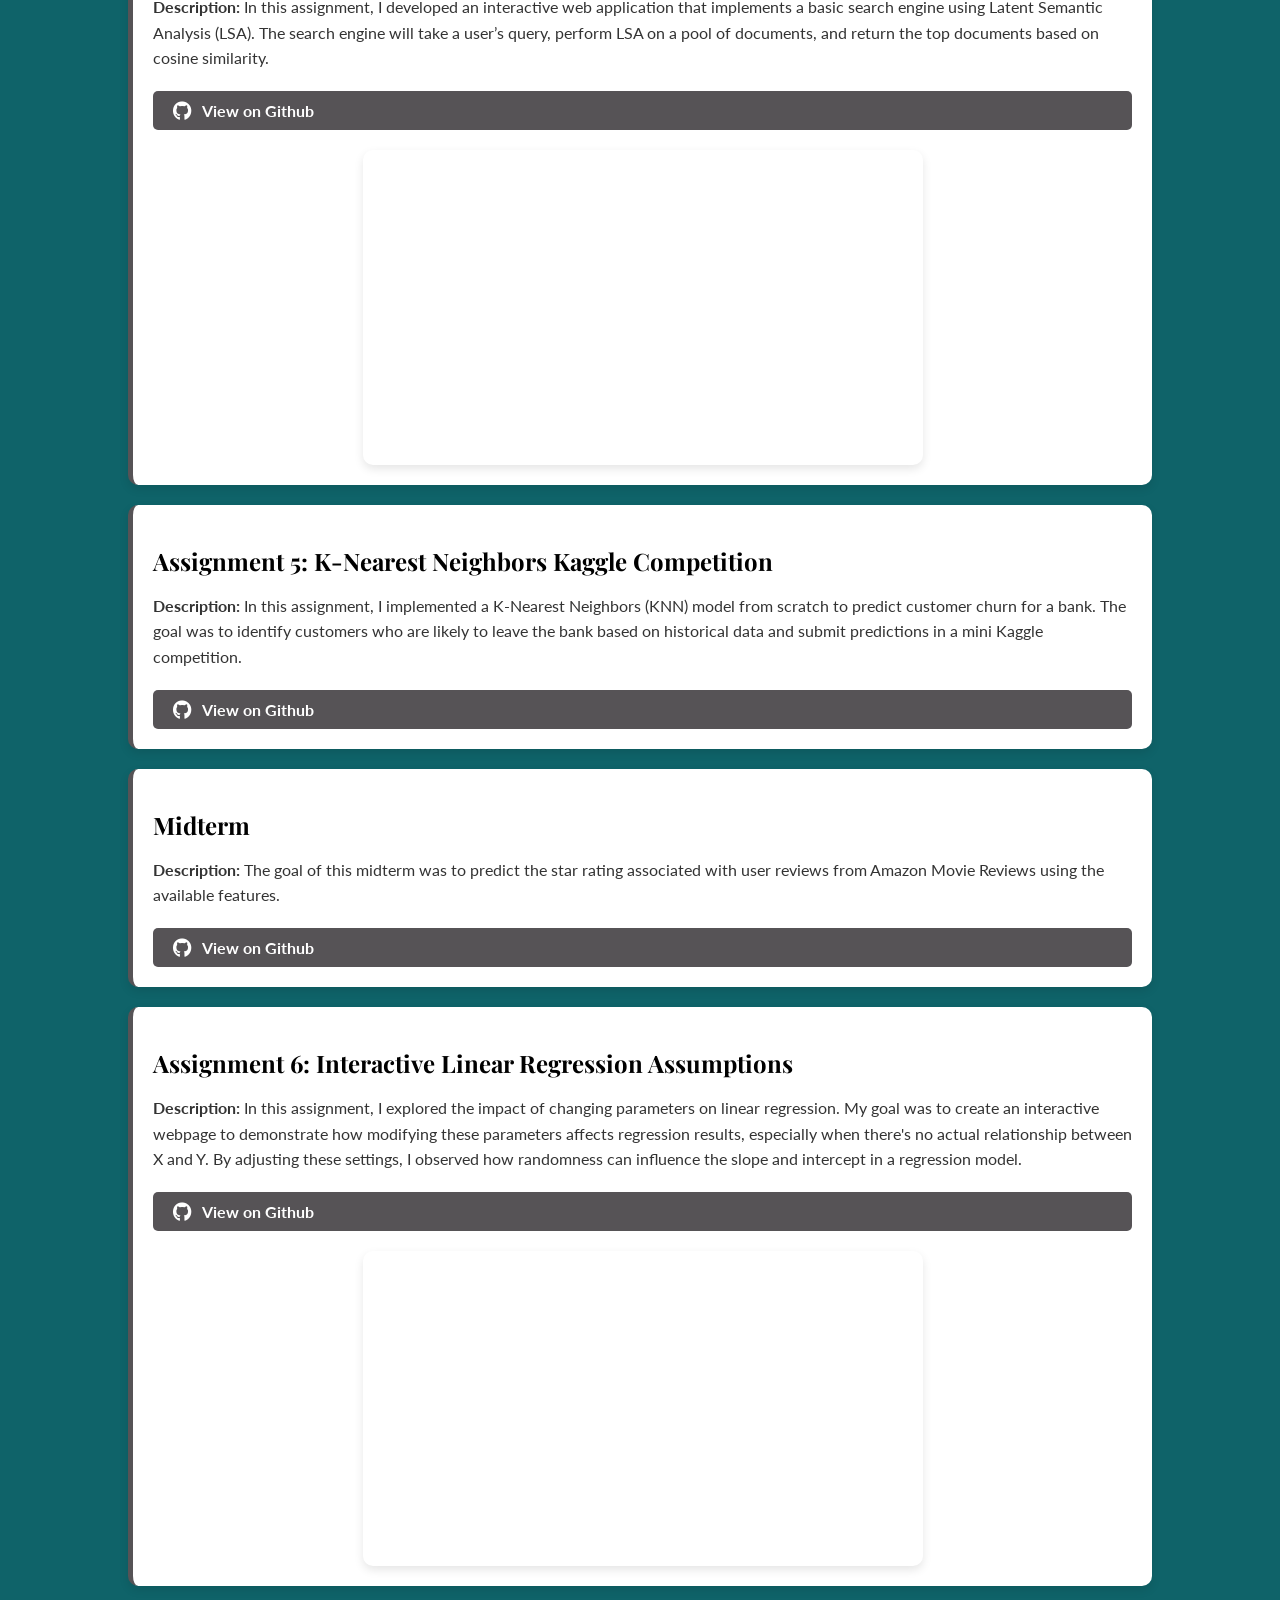
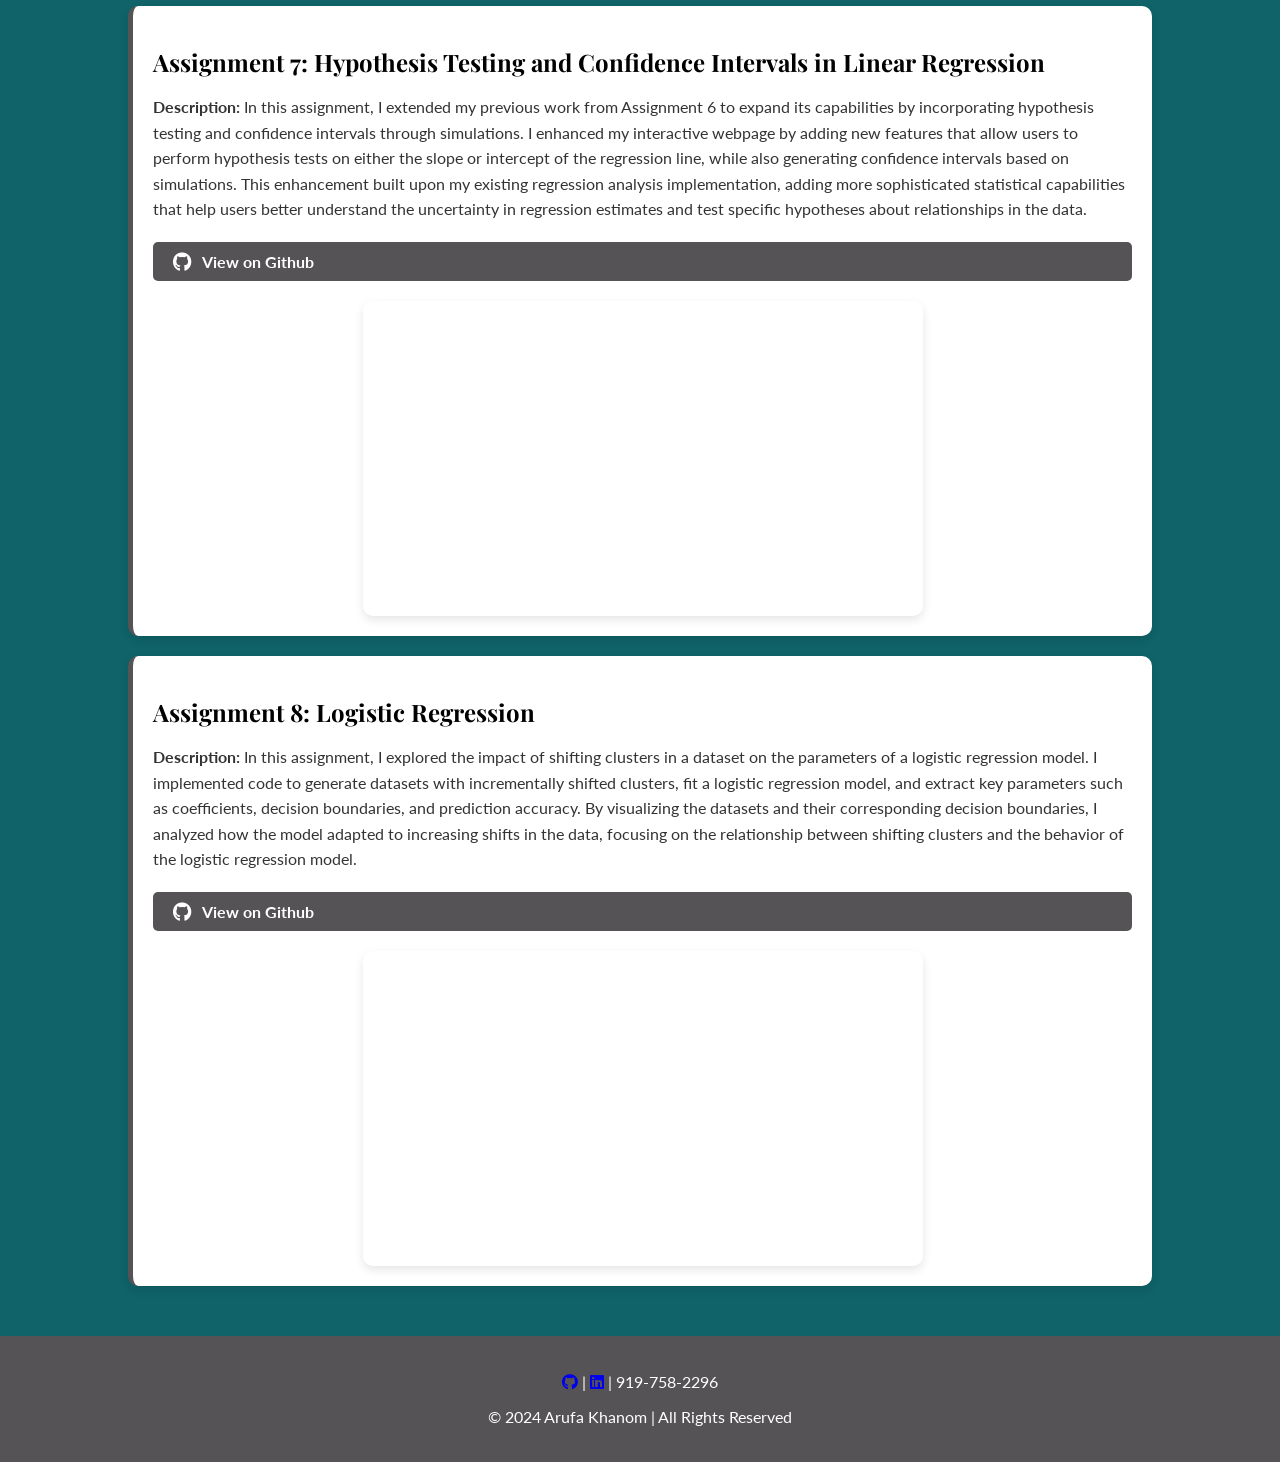
==== commit 70f4a50e: "updated assignment 8" ====
--- a/assignments.html
+++ b/assignments.html
@@ -85,6 +85,15 @@
                 <iframe width="560" height="315" src="https://www.youtube.com/embed/kr79saCvyaY" title="YouTube video player" frameborder="0" allow="accelerometer; autoplay; clipboard-write; encrypted-media; gyroscope; picture-in-picture" allowfullscreen></iframe>
             </div> 
         </div>
+
+        <div class="assignment-box">
+            <h2>Assignment 8: Logistic Regression </h2>
+            <p><strong>Description:</strong> In this assignment, I explored the impact of shifting clusters in a dataset on the parameters of a logistic regression model. I implemented code to generate datasets with incrementally shifted clusters, fit a logistic regression model, and extract key parameters such as coefficients, decision boundaries, and prediction accuracy. By visualizing the datasets and their corresponding decision boundaries, I analyzed how the model adapted to increasing shifts in the data, focusing on the relationship between shifting clusters and the behavior of the logistic regression model.</p>
+            <a class="btn" href="https://github.com/arufak/bu_arufak-assignment-8" target="_blank"><i class="fab fa-github"></i>View on Github</a>
+            <div class="video-container">
+                <iframe width="560" height="315" src="https://www.youtube.com/embed/pLH4UfoA3pU" title="YouTube video player" frameborder="0" allow="accelerometer; autoplay; clipboard-write; encrypted-media; gyroscope; picture-in-picture" allowfullscreen></iframe>
+            </div> 
+        </div>
     </section>
 
     <footer>
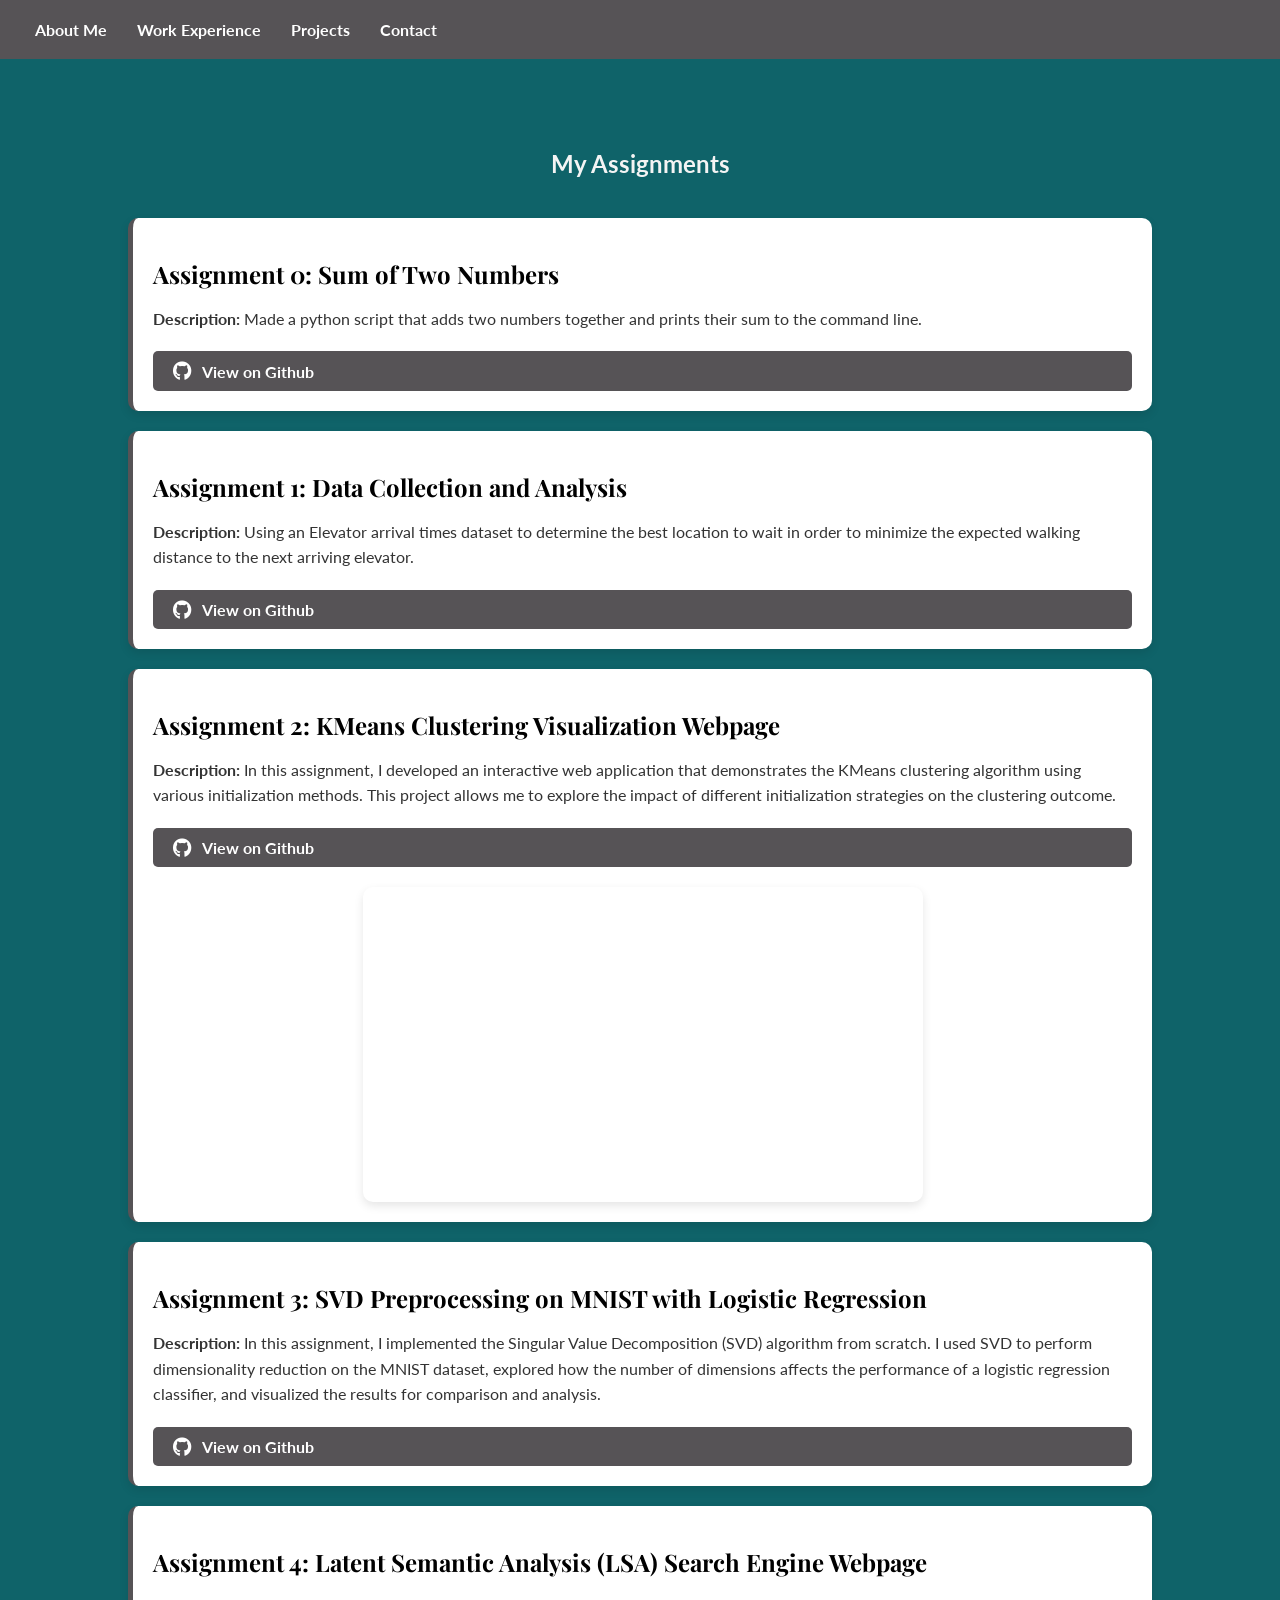
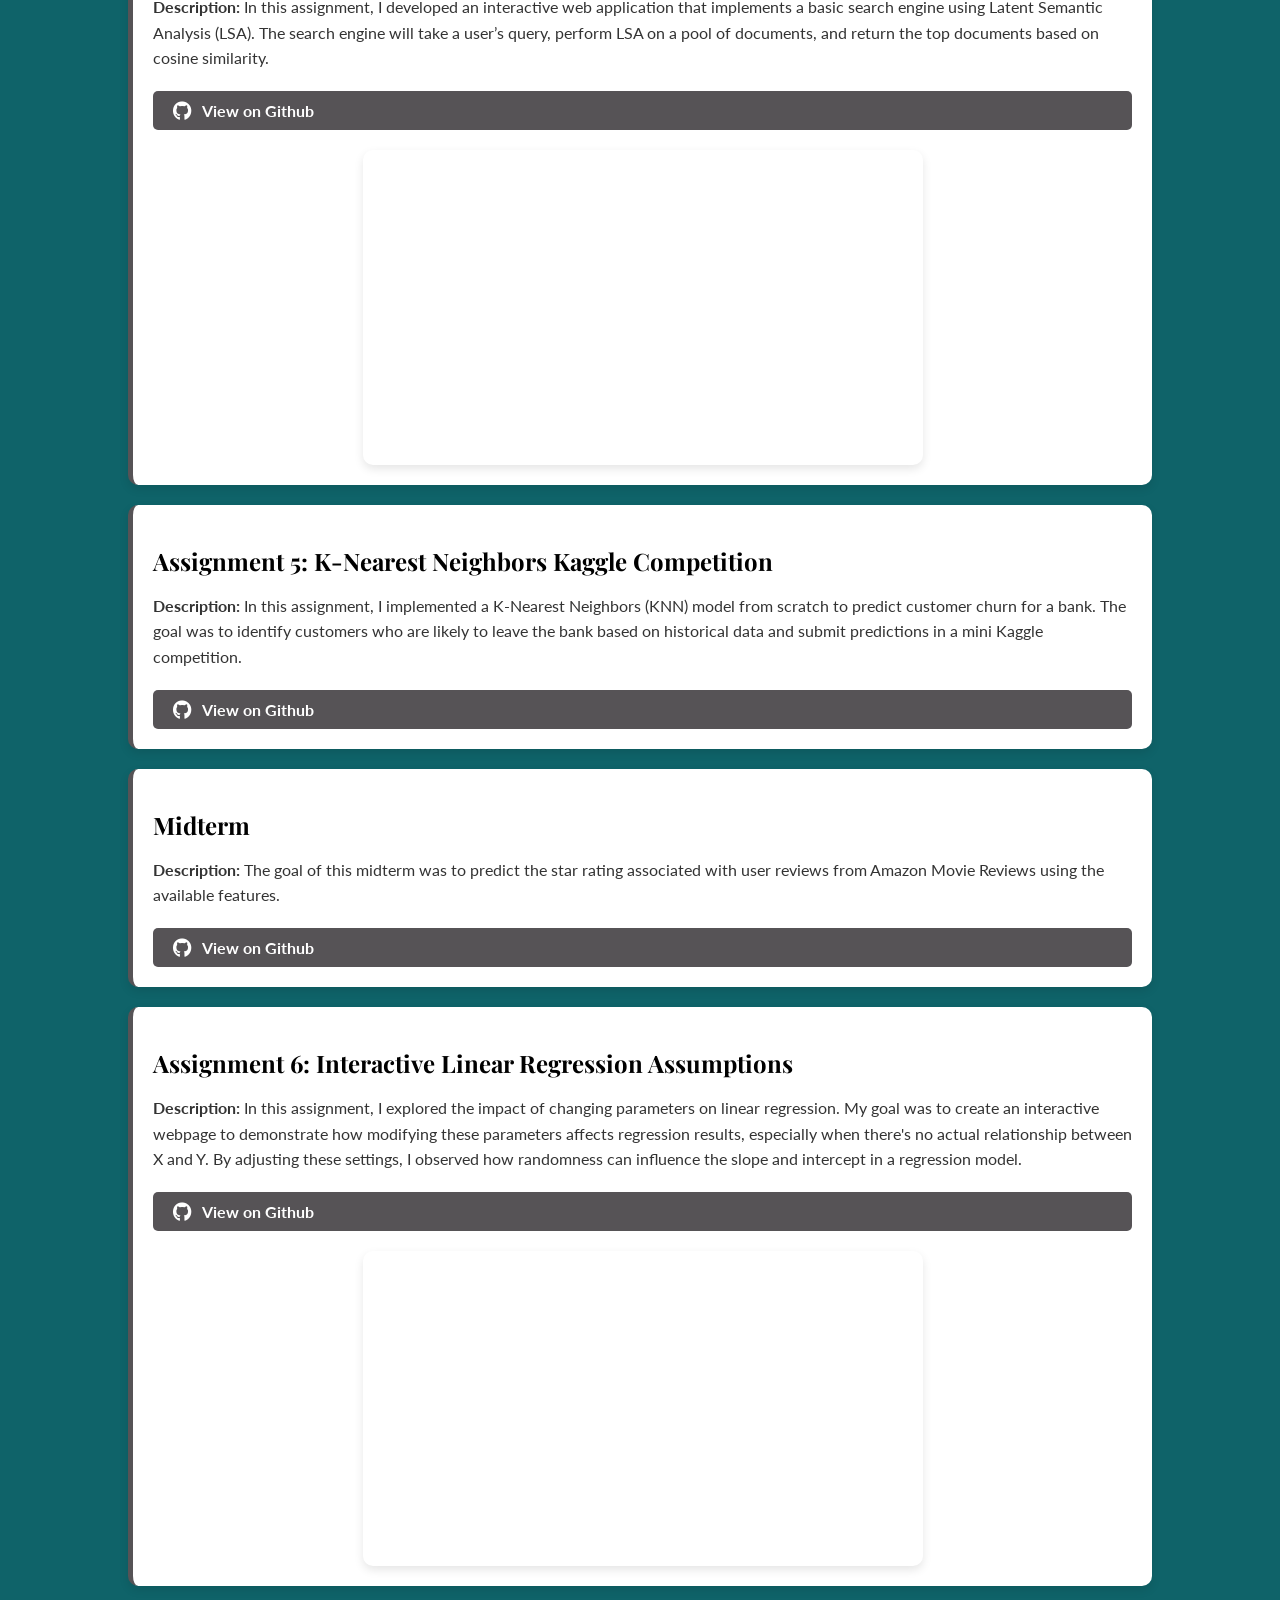
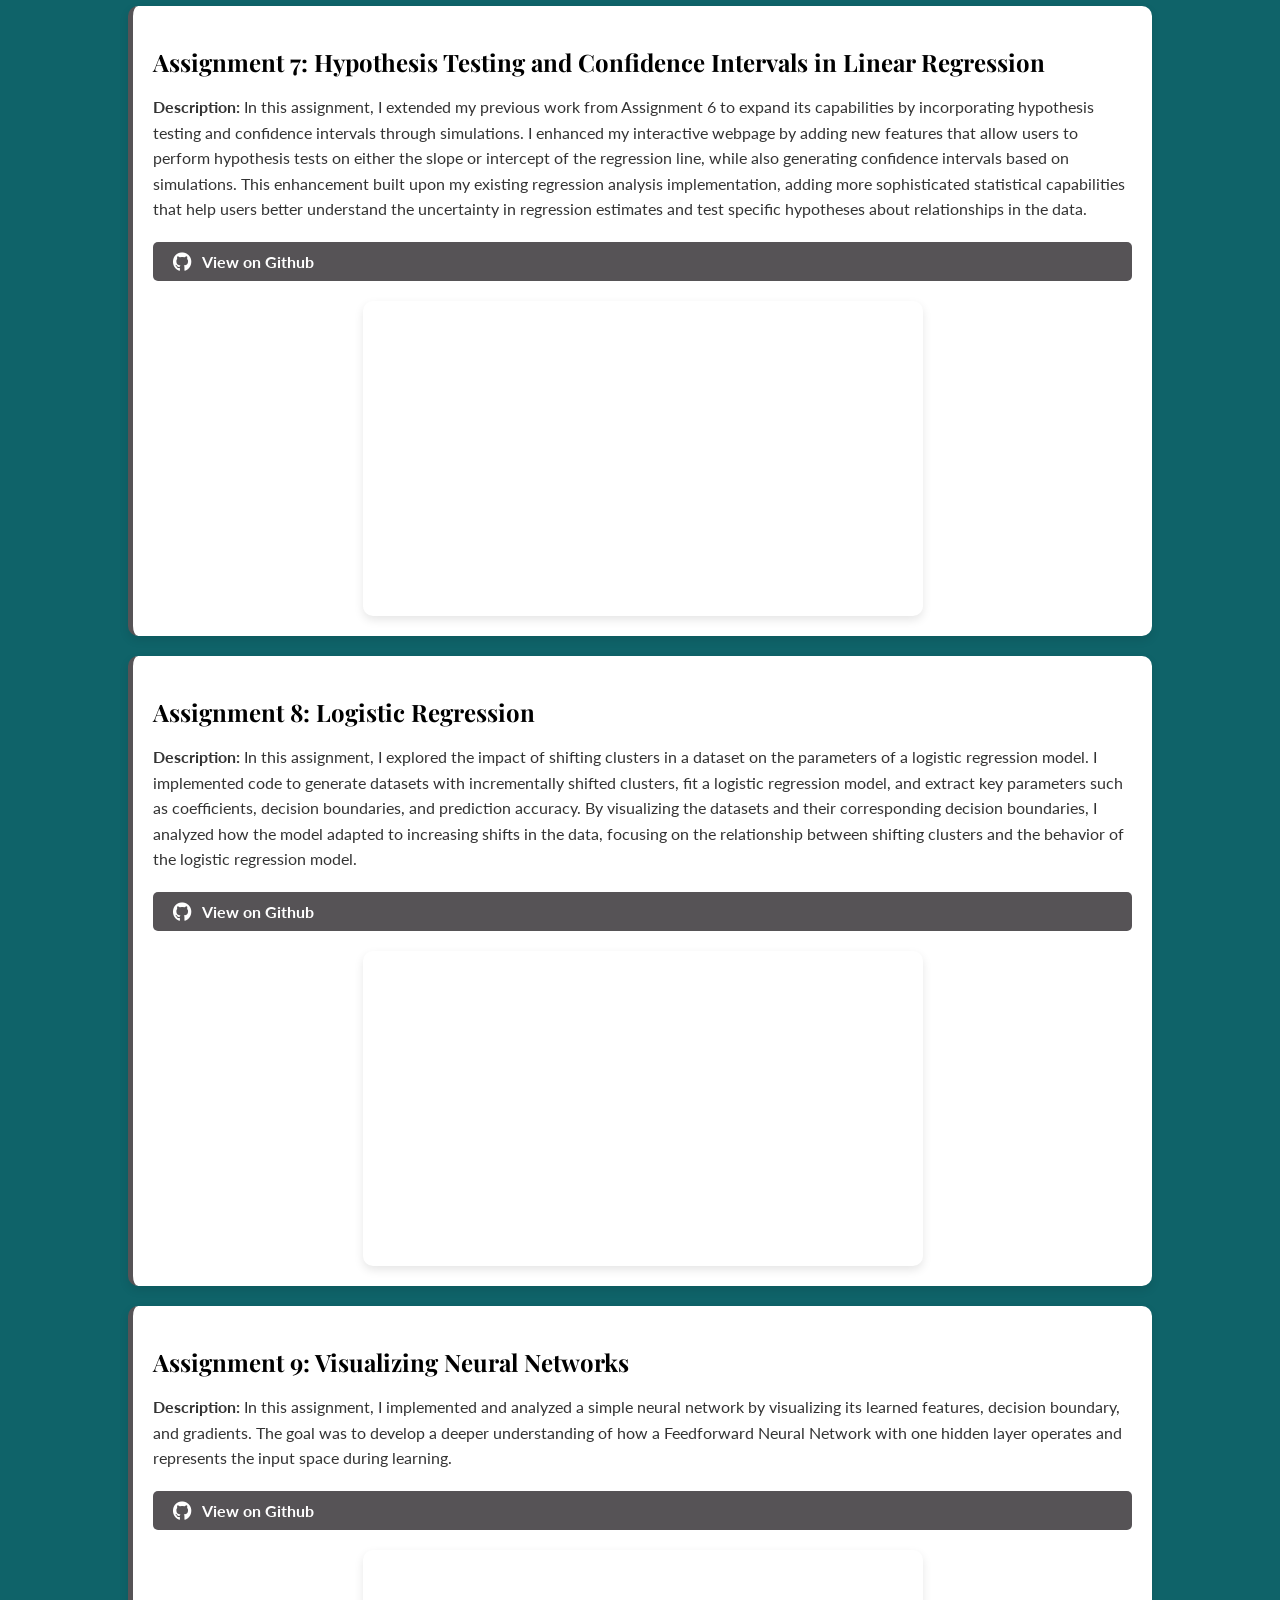
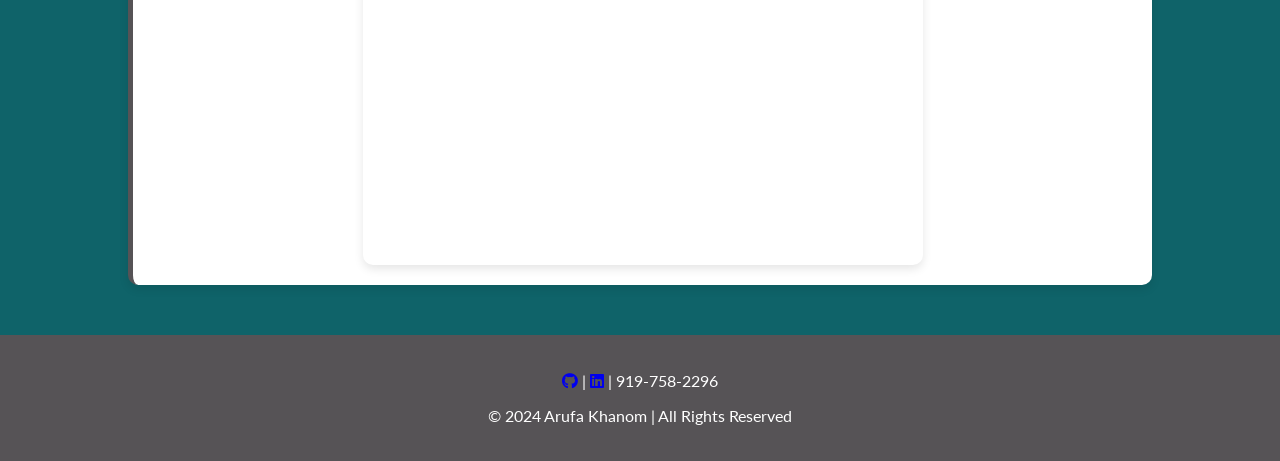
==== commit 5cda3f4f: "added assignment 9" ====
--- a/assignments.html
+++ b/assignments.html
@@ -94,6 +94,15 @@
                 <iframe width="560" height="315" src="https://www.youtube.com/embed/pLH4UfoA3pU" title="YouTube video player" frameborder="0" allow="accelerometer; autoplay; clipboard-write; encrypted-media; gyroscope; picture-in-picture" allowfullscreen></iframe>
             </div> 
         </div>
+
+        <div class="assignment-box">
+            <h2>Assignment 9: Visualizing Neural Networks </h2>
+            <p><strong>Description:</strong> In this assignment, I  implemented and analyzed a simple neural network by visualizing its learned features, decision boundary, and gradients. The goal was to develop a deeper understanding of how a Feedforward Neural Network with one hidden layer operates and represents the input space during learning.</p>
+            <a class="btn" href="https://github.com/arufak/bu_arufak-assignment-9" target="_blank"><i class="fab fa-github"></i>View on Github</a>
+            <div class="video-container">
+                <iframe width="560" height="315" src="https://www.youtube.com/embed/2e3nxq7Mi2E" title="YouTube video player" frameborder="0" allow="accelerometer; autoplay; clipboard-write; encrypted-media; gyroscope; picture-in-picture" allowfullscreen></iframe>
+            </div> 
+        </div>
     </section>
 
     <footer>
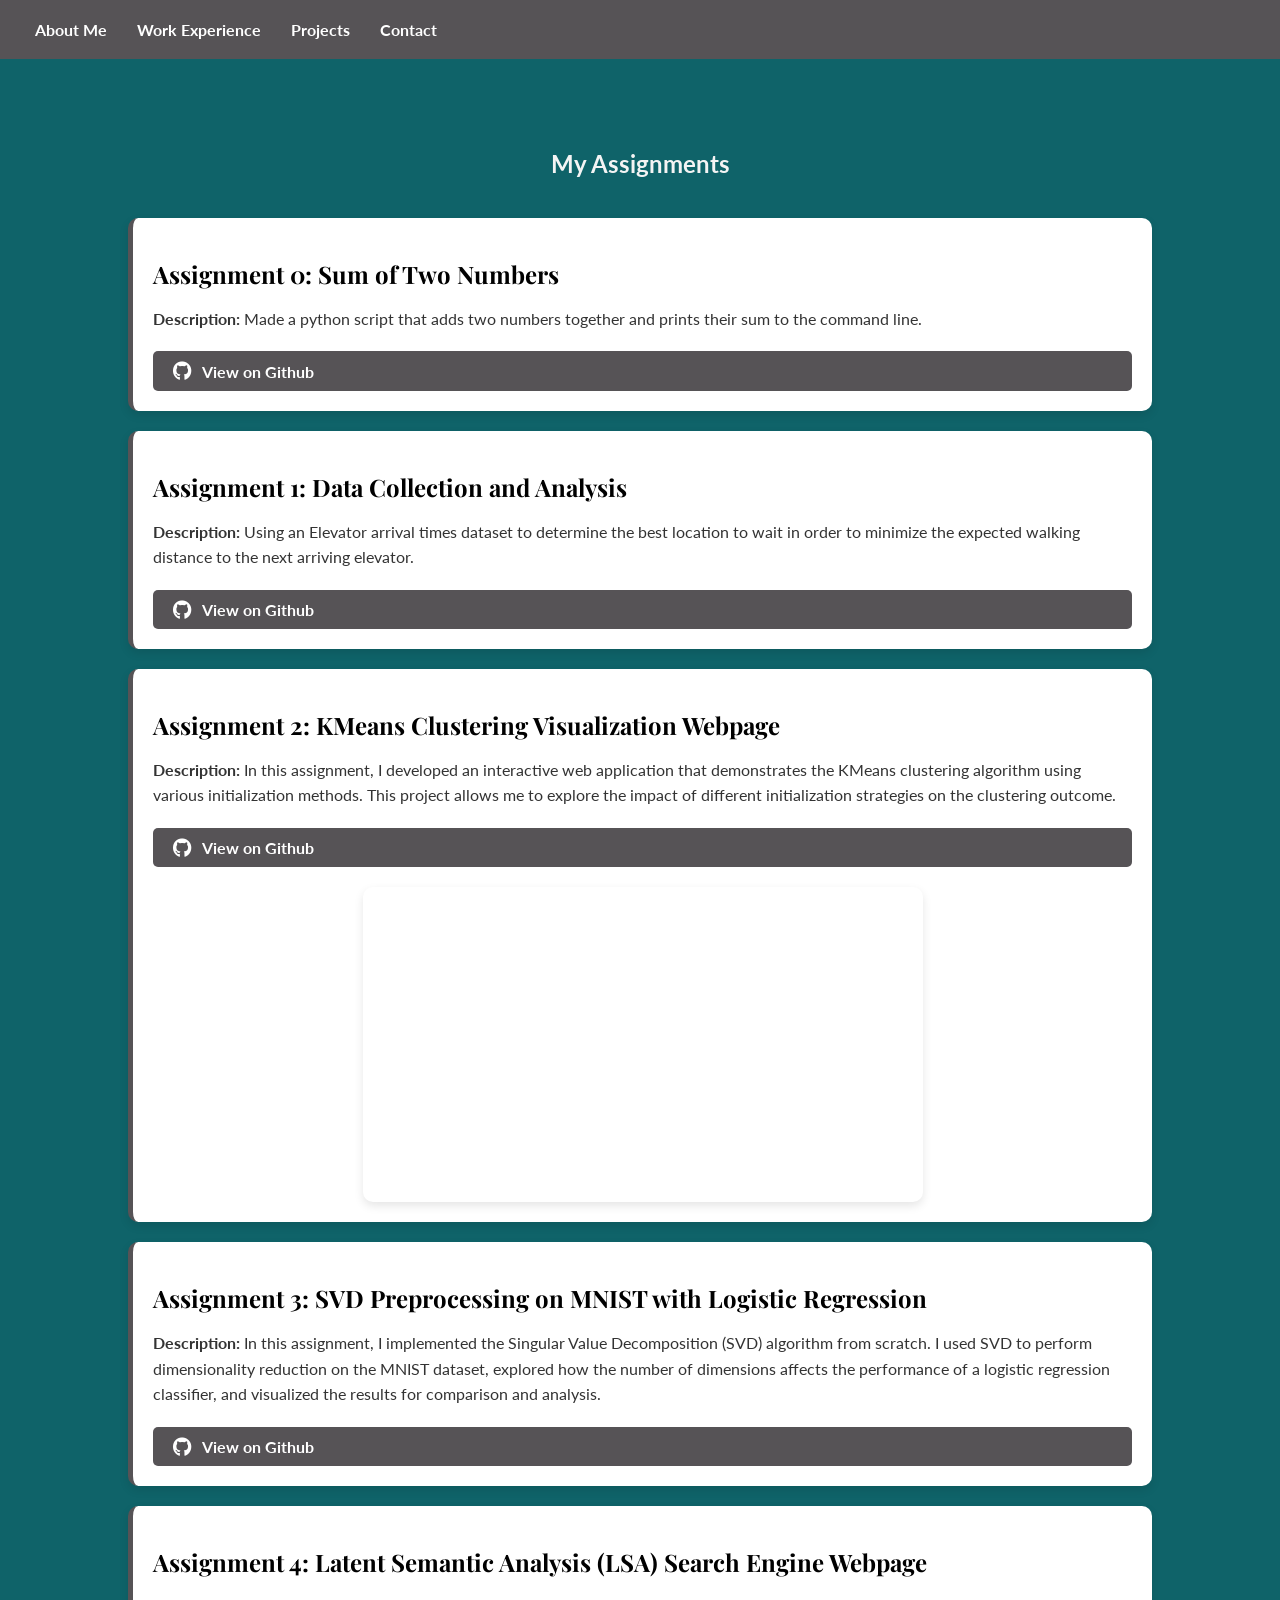
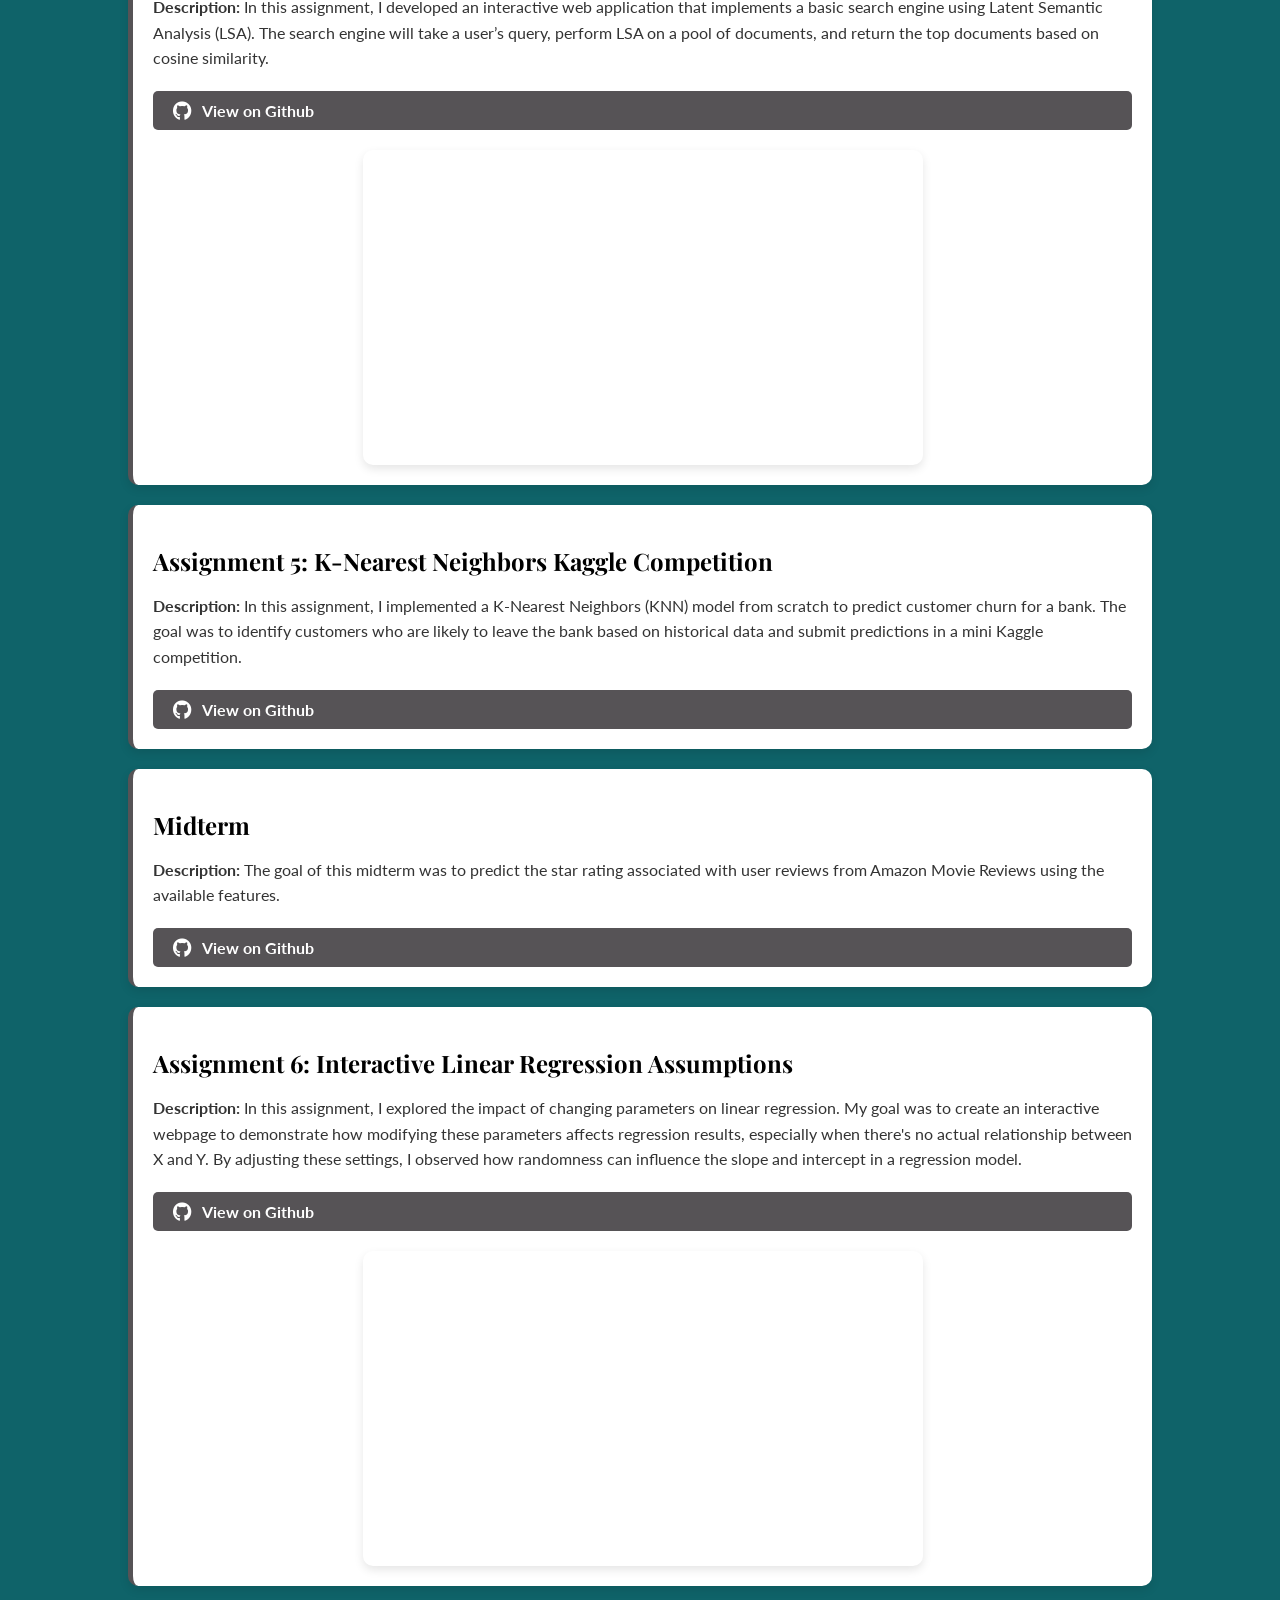
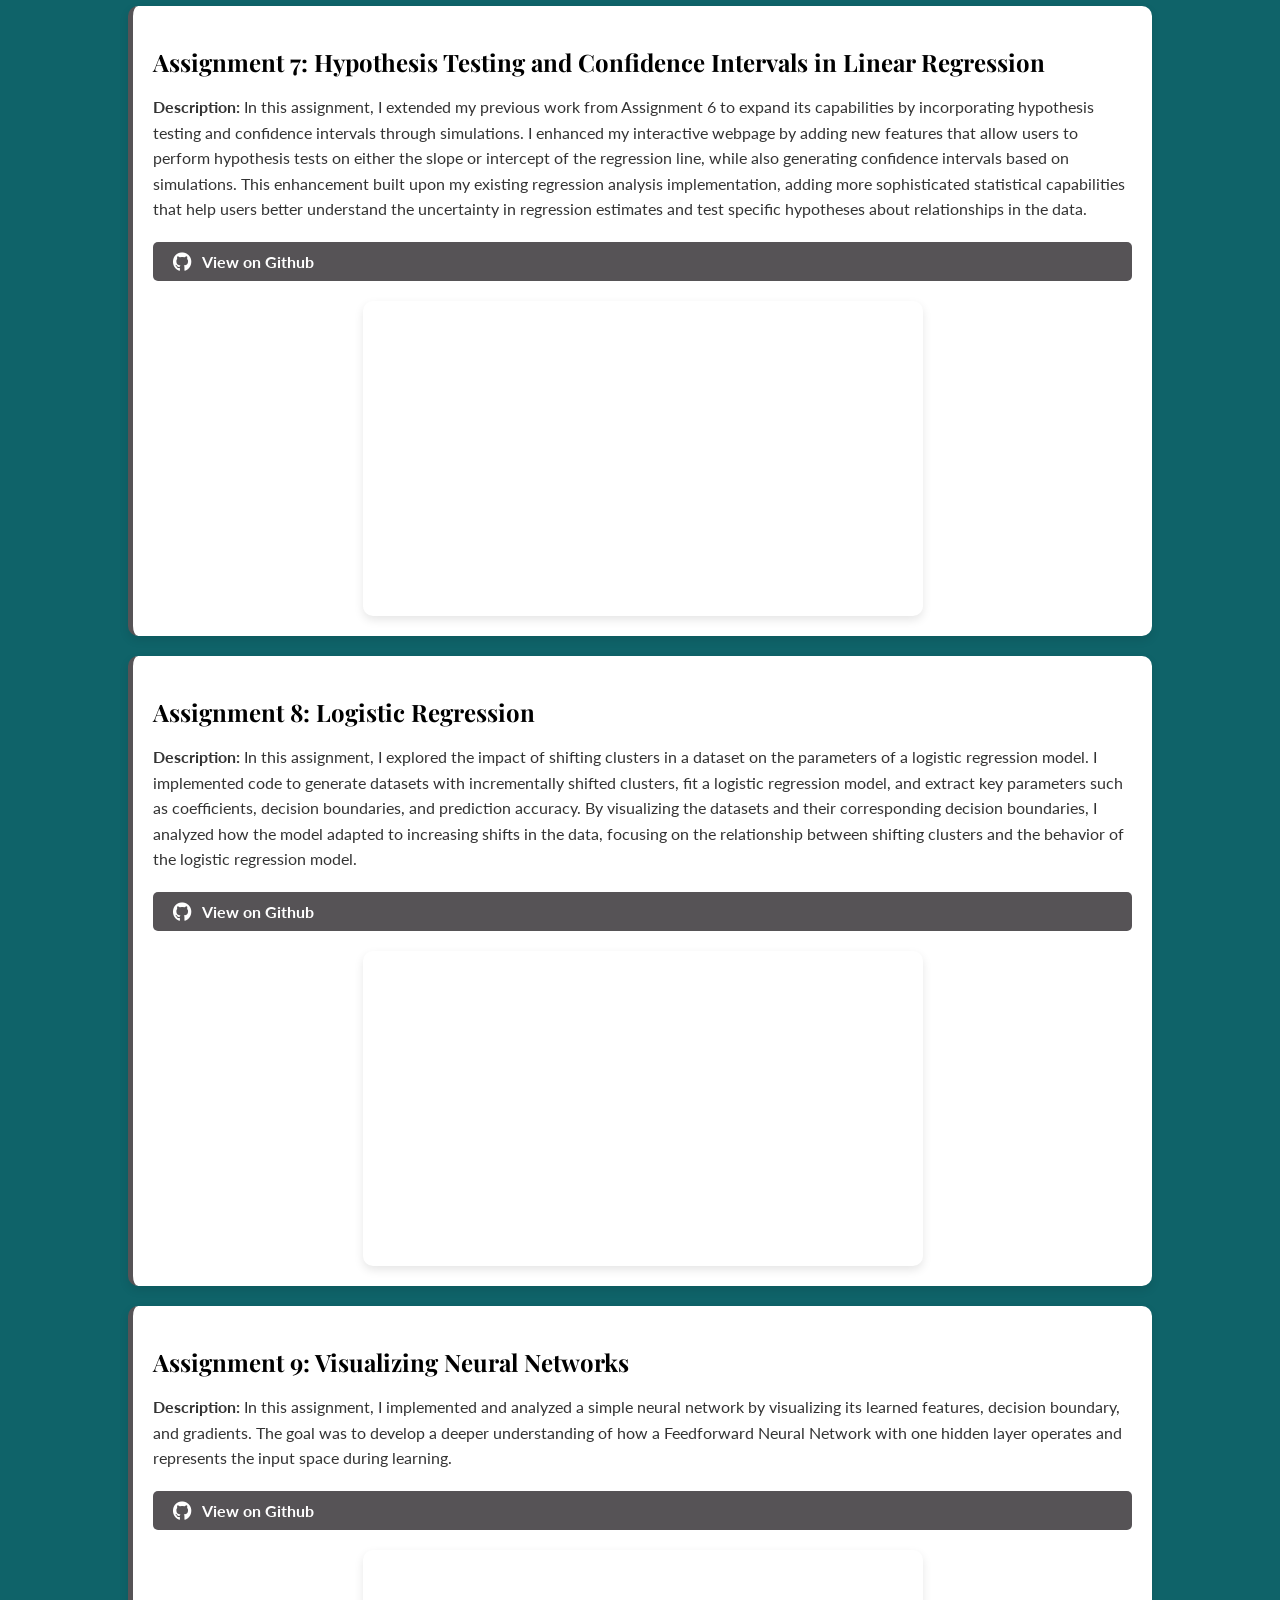
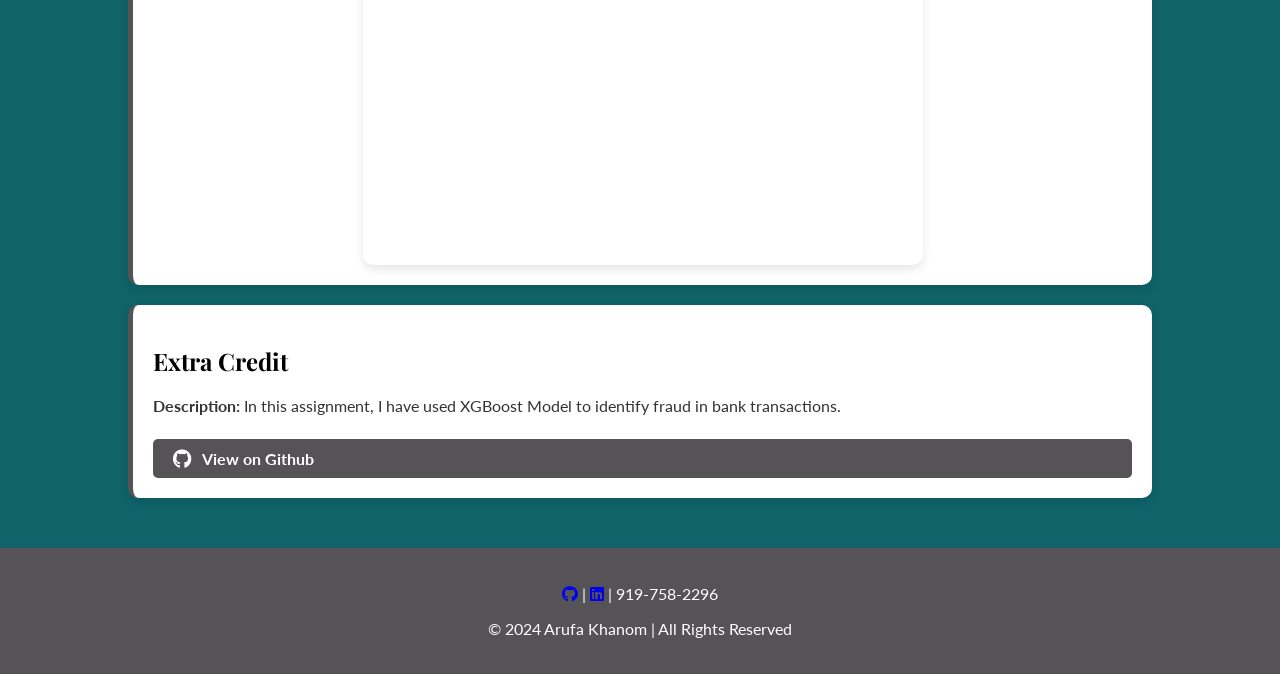
==== commit 9037b1ed: "added extra credit" ====
--- a/assignments.html
+++ b/assignments.html
@@ -103,6 +103,12 @@
                 <iframe width="560" height="315" src="https://www.youtube.com/embed/2e3nxq7Mi2E" title="YouTube video player" frameborder="0" allow="accelerometer; autoplay; clipboard-write; encrypted-media; gyroscope; picture-in-picture" allowfullscreen></iframe>
             </div> 
         </div>
+
+        <div class="assignment-box">
+            <h2>Extra Credit </h2>
+            <p><strong>Description:</strong> In this assignment, I  have used XGBoost Model to identify fraud in bank transactions.</p>
+            <a class="btn" href="https://github.com/arufak/bu_arufak-extra-credit" target="_blank"><i class="fab fa-github"></i>View on Github</a>
+        </div>
     </section>
 
     <footer>
